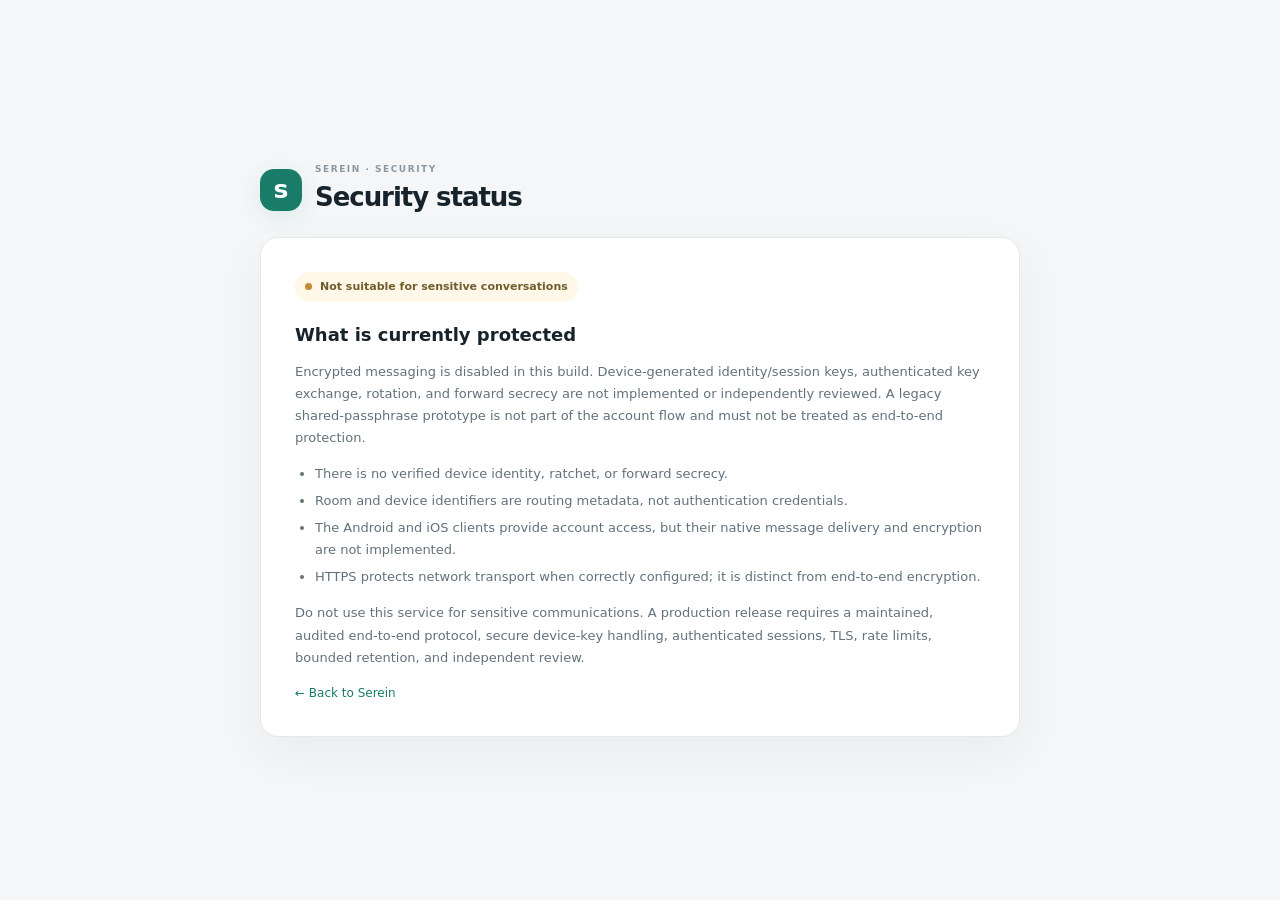
==== frontend/web/security.html @ 4176ebc6 "feat: add OTP resend cooldown timers and align client version checks" ====
<!doctype html>
<html lang="en">
<head>
  <meta charset="utf-8"><meta name="viewport" content="width=device-width,initial-scale=1">
  <meta name="theme-color" content="#f4f6f8">
  <title>Security status · Serein</title>
  <link rel="stylesheet" href="tokens.css"><link rel="stylesheet" href="style.css">
  <style>
    body{min-height:100vh;background:var(--bg);color:var(--text);display:grid;place-items:center;padding:24px}
    .security-page{width:min(760px,100%)}.security-head{display:flex;align-items:center;gap:13px;margin-bottom:20px}
    .security-head .brand-icon{width:42px;height:42px;display:grid;place-items:center;border-radius:14px;background:var(--accent);color:#fff;font-size:25px;font-weight:800}
    .security-head .eyebrow{margin:0 0 3px}.security-head h1{margin:0;font-size:26px;letter-spacing:-.04em}
    .security-card{padding:clamp(20px,5vw,34px);border:1px solid var(--border);border-radius:18px;background:var(--surface);box-shadow:0 16px 50px #16252b0c}
    .security-state{display:inline-flex;align-items:center;gap:8px;padding:7px 10px;border-radius:999px;background:var(--notice);color:var(--notice-text);font-size:11px;font-weight:700}
    .security-state:before{content:"";width:7px;height:7px;border-radius:50%;background:#c28c35}
    .security-card h2{font-size:18px;margin:20px 0 9px}.security-card p,.security-card li{color:var(--muted);font-size:13px;line-height:1.7}
    .security-card ul{padding-left:20px}.security-card li+li{margin-top:5px}.security-card a{color:var(--accent);font-size:12px;text-decoration:none}
  </style>
</head>
<body>
  <main class="security-page">
    <header class="security-head"><div class="brand-icon">s</div><div><p class="eyebrow">SEREIN · SECURITY</p><h1>Security status</h1></div></header>
    <section class="security-card">
      <span class="security-state">Not suitable for sensitive conversations</span>
      <h2>What is currently protected</h2>
      <p>Encrypted messaging is disabled in this build. Device-generated identity/session keys, authenticated key exchange, rotation, and forward secrecy are not implemented or independently reviewed. A legacy shared-passphrase prototype is not part of the account flow and must not be treated as end-to-end protection.</p>
      <ul>
        <li>There is no verified device identity, ratchet, or forward secrecy.</li>
        <li>Room and device identifiers are routing metadata, not authentication credentials.</li>
        <li>The Android and iOS clients provide account access, but their native message delivery and encryption are not implemented.</li>
        <li>HTTPS protects network transport when correctly configured; it is distinct from end-to-end encryption.</li>
      </ul>
      <p>Do not use this service for sensitive communications. A production release requires a maintained, audited end-to-end protocol, secure device-key handling, authenticated sessions, TLS, rate limits, bounded retention, and independent review.</p>
      <a href="/">← Back to Serein</a>
    </section>
  </main>
</body>
</html>
---- frontend/web/tokens.css ----
/* Generated from design/tokens.json. Do not edit by hand. */
:root{--token-bg:#f4f6f8;--token-surface:#ffffff;--token-text:#17232b;--token-muted:#62727d;--token-subtle:#8998a1;--token-border:#e2e8eb;--token-accent:#187c68;--token-accent-text:#ffffff;--token-accent-soft:#e3f4ef;--token-danger:#a84347;--token-danger-soft:#fff0ef;--token-notice:#fff7e8;--token-notice-text:#715c2b;--space-xs:4px;--space-sm:8px;--space-md:12px;--space-lg:16px;--space-xl:24px;--space-xxl:32px;--radius-sm:8px;--radius-md:12px;--radius-card:16px;--radius-pill:999px;}
:root[data-theme="light"]{--token-bg:#f4f6f8;--token-surface:#ffffff;--token-text:#17232b;--token-muted:#62727d;--token-subtle:#8998a1;--token-border:#e2e8eb;--token-accent:#187c68;--token-accent-text:#ffffff;--token-accent-soft:#e3f4ef;--token-danger:#a84347;--token-danger-soft:#fff0ef;--token-notice:#fff7e8;--token-notice-text:#715c2b;}
:root[data-theme="dark"]{--token-bg:#10161b;--token-surface:#171f25;--token-text:#ecf2f2;--token-muted:#a2b0b5;--token-subtle:#798b91;--token-border:#2c3940;--token-accent:#6dc5aa;--token-accent-text:#0b201a;--token-accent-soft:#203b36;--token-danger:#ff9a9a;--token-danger-soft:#3e2729;--token-notice:#3a3425;--token-notice-text:#eddaa5;}
@media(prefers-color-scheme:dark){:root[data-theme="system"]{--token-bg:#10161b;--token-surface:#171f25;--token-text:#ecf2f2;--token-muted:#a2b0b5;--token-subtle:#798b91;--token-border:#2c3940;--token-accent:#6dc5aa;--token-accent-text:#0b201a;--token-accent-soft:#203b36;--token-danger:#ff9a9a;--token-danger-soft:#3e2729;--token-notice:#3a3425;--token-notice-text:#eddaa5;}}
---- frontend/web/style.css ----
/* Serein Web UI tokens + reusable component styles. No remote fonts or CSS dependencies. */
:root{color-scheme:light dark;--bg:var(--token-bg,#f4f6f8);--surface:var(--token-surface,#fff);--surface-2:#f8fafb;--surface-3:#edf1f3;--sidebar:#fff;--border:var(--token-border,#e2e8eb);--border-strong:#cbd5da;--text:var(--token-text,#17232b);--muted:var(--token-muted,#62727d);--subtle:var(--token-subtle,#8998a1);--accent:var(--token-accent,#187c68);--accent-soft:var(--token-accent-soft,#e3f4ef);--accent-text:var(--token-accent-text,#fff);--danger:var(--token-danger,#a84347);--danger-soft:var(--token-danger-soft,#fff0ef);--notice:var(--token-notice,#fff7e8);--notice-border:#f0dfb7;--notice-text:var(--token-notice-text,#715c2b);--hover:#f1f5f5;--selected:#e7f3f0;--shadow:0 22px 70px #1c2a361c;--input:#fff;--backdrop:#17222b99;font:14px/1.45 Inter,ui-sans-serif,system-ui,-apple-system,BlinkMacSystemFont,"Segoe UI",sans-serif}
:root[data-theme="light"]{color-scheme:light}
:root[data-theme="dark"]{color-scheme:dark;--bg:var(--token-bg,#10161b);--surface:var(--token-surface,#171f25);--surface-2:#1c252c;--surface-3:#222e35;--sidebar:#141c21;--border:var(--token-border,#2c3940);--border-strong:#405058;--text:var(--token-text,#ecf2f2);--muted:var(--token-muted,#a2b0b5);--subtle:var(--token-subtle,#798b91);--accent:var(--token-accent,#6dc5aa);--accent-soft:var(--token-accent-soft,#203b36);--accent-text:var(--token-accent-text,#0b201a);--danger:var(--token-danger,#ff9a9a);--danger-soft:var(--token-danger-soft,#3e2729);--notice:var(--token-notice,#3a3425);--notice-border:#5a5038;--notice-text:var(--token-notice-text,#eddaa5);--hover:#222d33;--selected:#233a35;--shadow:0 22px 70px #0006;--input:#131b20;--backdrop:#03080dbb}
@media(prefers-color-scheme:dark){:root[data-theme="system"]{color-scheme:dark;--bg:var(--token-bg,#10161b);--surface:var(--token-surface,#171f25);--surface-2:#1c252c;--surface-3:#222e35;--sidebar:#141c21;--border:var(--token-border,#2c3940);--border-strong:#405058;--text:var(--token-text,#ecf2f2);--muted:var(--token-muted,#a2b0b5);--subtle:var(--token-subtle,#798b91);--accent:var(--token-accent,#6dc5aa);--accent-soft:var(--token-accent-soft,#203b36);--accent-text:var(--token-accent-text,#0b201a);--danger:var(--token-danger,#ff9a9a);--danger-soft:var(--token-danger-soft,#3e2729);--notice:var(--token-notice,#3a3425);--notice-border:#5a5038;--notice-text:var(--token-notice-text,#eddaa5);--hover:#222d33;--selected:#233a35;--shadow:0 22px 70px #0006;--input:#131b20;--backdrop:#03080dbb}}
*{box-sizing:border-box}html,body{margin:0;min-height:100%;background:var(--bg);color:var(--text)}body{min-height:100vh}button,input,textarea,select{font:inherit}button{cursor:pointer;color:inherit}button:disabled{opacity:.5;cursor:not-allowed}.hidden{display:none!important}.eyebrow{margin:0 0 7px;color:var(--subtle);font-size:9px;letter-spacing:.17em;font-weight:800}.muted{color:var(--muted);font-size:11px;line-height:1.6}.optional{font-size:9px;color:var(--subtle);font-weight:400}
/* Components */
serein-button{display:inline-block}.serein-button-native{min-height:40px;padding:10px 15px;border:0;border-radius:10px;background:var(--accent);color:var(--accent-text);font-family:inherit;font-size:11px;font-weight:700;line-height:1.2}.serein-button-native.secondary{background:var(--surface-3);color:var(--text)}.brand-icon{width:38px;height:38px;border-radius:13px;display:grid;place-items:center;background:linear-gradient(145deg,#a8dfc6,#6ebba2);color:#123b32;font-size:22px;font-weight:800;box-shadow:0 6px 20px #42a68621}.brand-lockup{display:flex;align-items:center;gap:11px}.brand-lockup b{display:block;font-size:17px;letter-spacing:-.04em}.brand-lockup span{display:block;margin-top:2px;color:var(--subtle);font-size:8px;letter-spacing:.16em}.btn{min-height:40px;padding:10px 15px;border:1px solid transparent;border-radius:10px;display:inline-flex;align-items:center;justify-content:center;gap:12px;font-size:11px;font-weight:720;transition:background .16s,border-color .16s,transform .16s}.btn:active{transform:translateY(1px)}.btn-primary{background:var(--accent);color:var(--accent-text)}.btn-primary:hover{filter:brightness(1.08)}.btn-primary span{font-size:17px;line-height:10px}.btn-block{width:100%;margin-top:8px}.btn-outline{border-color:var(--border-strong);background:var(--surface);color:var(--text)}.btn-outline:hover{background:var(--hover)}.btn-small{min-height:30px;padding:6px 9px;font-size:9px}.btn-danger-outline{border-color:#dba5a5;background:transparent;color:var(--danger);border-radius:9px;padding:9px 12px;font-size:10px}.icon-btn{width:36px;height:36px;border:0;border-radius:10px;background:transparent;color:var(--muted);display:inline-grid;place-items:center;font-size:17px}.icon-btn:hover{background:var(--hover);color:var(--text)}.text-btn,.text-button{border:0;background:transparent;color:var(--accent);font-size:10px;font-weight:700;padding:7px}.filter-chip{border:1px solid transparent;background:transparent;color:var(--muted);padding:6px 10px;border-radius:20px;font-size:9px}.filter-chip.active{background:var(--selected);color:var(--accent);font-weight:700}.serein-avatar{display:inline-flex;vertical-align:middle;flex:none}.serein-avatar-face{display:grid;place-items:center;width:38px;height:38px;border-radius:14px;background:var(--avatar-tone);color:#fff;font-weight:750;font-size:12px;letter-spacing:.01em}.serein-avatar-face.size-sm{width:26px;height:26px;border-radius:9px;font-size:9px}.serein-avatar-face.size-md{width:40px;height:40px;border-radius:14px;font-size:12px}.serein-avatar-face.size-lg{width:46px;height:46px;border-radius:16px;font-size:14px}.serein-avatar-face.size-xl{width:60px;height:60px;border-radius:20px;font-size:18px;border:4px solid var(--surface)}.toast{position:fixed;z-index:30;left:50%;bottom:24px;transform:translate(-50%,12px);max-width:min(90vw,520px);padding:11px 16px;background:var(--text);color:var(--bg);border-radius:10px;box-shadow:var(--shadow);font-size:11px;opacity:0;pointer-events:none;transition:.2s}.toast.show{opacity:1;transform:translate(-50%,0)}
/* Sign in / registration */
.auth-shell{min-height:100vh;display:grid;grid-template-columns:minmax(350px, .88fr) minmax(480px,1.12fr);background:var(--surface)}.auth-art{position:relative;min-height:100vh;padding:36px 7%;overflow:hidden;background:linear-gradient(150deg,#eaf4ef 0%,#d8ece5 56%,#cfe4df 100%);color:#17392f}.auth-art-brand{display:flex;align-items:center;gap:11px}.auth-art-brand b{display:block;font-size:17px;letter-spacing:-.04em}.auth-art-brand span{display:block;color:#557468;font-size:8px;letter-spacing:.16em;margin-top:2px}.auth-art-content{position:absolute;top:24%;left:9%;right:8%}.auth-art-content .eyebrow{color:#5d8275}.auth-art-content h1{font-size:clamp(30px,3.7vw,54px);line-height:1.06;letter-spacing:-.055em;font-weight:620;margin:0 0 14px}.auth-art-content>p:not(.eyebrow){font-size:13px;color:#58756b;max-width:330px;line-height:1.7}.art-orbit{position:relative;width:250px;height:250px;margin:45px auto 0}.orbit-one,.orbit-two{position:absolute;inset:0;border:1px solid #6a9d891f;border-radius:50%}.orbit-two{inset:30px;border-color:#60947a30}.orbit-core{position:absolute;inset:80px;border-radius:29px;background:linear-gradient(145deg,#337c66,#2e6458);color:#effbf4;font-weight:800;font-size:52px;display:grid;place-items:center;box-shadow:0 18px 50px #39806b3b}.orbit-star{position:absolute;color:#498875}.star-a{top:22px;right:18px;font-size:23px}.star-b{left:16px;bottom:46px;font-size:19px}.auth-art-foot{position:absolute;bottom:27px;color:#719084;font-size:9px;letter-spacing:.05em}.auth-main{display:flex;flex-direction:column;align-items:center;min-height:100vh;padding:22px 5.5% 19px;background:var(--surface)}.auth-top{width:min(490px,100%);height:38px;display:flex;justify-content:flex-end;align-items:center}.mobile-brand{display:none;align-items:center;gap:8px;margin-right:auto;font-weight:750}.mobile-brand .brand-icon{width:30px;height:30px;border-radius:10px;font-size:18px}.auth-theme{display:flex;align-items:center;gap:8px;color:var(--muted);font-size:9px}.auth-theme select,.select-row select{border:1px solid var(--border);border-radius:8px;padding:7px 25px 7px 9px;background:var(--input);color:var(--text);font-size:10px}.auth-card{width:min(445px,100%);margin:auto;padding:24px 0}.auth-card h2{font-size:27px;letter-spacing:-.045em;margin:0 0 5px}.auth-subtitle{margin:0 0 20px;color:var(--muted);font-size:11px}.auth-tabs{display:grid;grid-template-columns:1fr 1fr;border-bottom:1px solid var(--border);margin-bottom:16px}.auth-tabs button{background:transparent;border:0;border-bottom:2px solid transparent;color:var(--muted);padding:11px;font-size:10px}.auth-tabs button.active{border-bottom-color:var(--accent);color:var(--accent);font-weight:750}.auth-notice{display:none;align-items:flex-start;gap:9px;padding:10px;border:1px solid var(--notice-border);border-radius:9px;background:var(--notice);color:var(--notice-text);margin:0 0 14px}.auth-notice.visible{display:flex}.notice-icon{width:17px;height:17px;flex:none;border:1px solid currentColor;border-radius:50%;display:grid;place-items:center;font-size:10px}.auth-notice b,.auth-notice small{display:block}.auth-notice b{font-size:9px;margin-bottom:2px}.auth-notice small{font-size:8px;line-height:1.5}.auth-card label,.relay-setup label,#contactDialog label{display:block;margin:11px 0;color:var(--muted);font-size:9px;font-weight:650}.auth-card input,.relay-setup input,#contactDialog input{display:block;width:100%;height:39px;margin-top:6px;padding:0 11px;border:1px solid var(--border-strong);border-radius:8px;background:var(--input);color:var(--text);outline:0;font-size:10px;font-weight:450}.auth-card input:focus,.relay-setup input:focus,#contactDialog input:focus{border-color:var(--accent);box-shadow:0 0 0 3px color-mix(in srgb,var(--accent) 15%,transparent)}.auth-card input::placeholder,.relay-setup input::placeholder,#contactDialog input::placeholder{color:var(--subtle)}.two-col{display:grid;grid-template-columns:1fr 1fr;gap:10px}.verify-preview{margin:12px 0;padding:11px;border:1px solid var(--border);border-radius:10px;background:var(--surface-2)}.verify-top{display:flex;align-items:center;gap:8px}.verify-icon{display:grid;place-items:center;width:24px;height:24px;border-radius:8px;background:var(--surface-3);color:var(--subtle);font-size:12px}.verify-top div{flex:1}.verify-top b,.verify-top small{display:block}.verify-top b{font-size:9px}.verify-top small{font-size:8px;color:var(--subtle);margin-top:2px}.verify-preview label{margin-bottom:0}.relay-setup{padding-top:6px}.relay-heading{display:flex;align-items:flex-start;gap:10px;margin-bottom:13px}.relay-heading h3{font-size:15px;margin:0 0 3px}.relay-heading p{font-size:9px;color:var(--muted);margin:0}.back-button{width:30px;height:30px;border:1px solid var(--border);border-radius:8px;background:var(--surface);color:var(--text)}.auth-foot{margin:17px 0 0;text-align:center;color:var(--subtle);font-size:8px;line-height:1.5}.auth-legal{width:min(490px,100%);display:flex;justify-content:space-between;color:var(--subtle);font-size:8px}.auth-legal a{color:var(--accent);text-decoration:none}
/* Main app shell */
.app{height:100dvh;min-height:550px;display:flex;overflow:hidden;background:var(--bg)}.sidebar{width:304px;min-width:278px;background:var(--sidebar);border-right:1px solid var(--border);display:flex;flex-direction:column}.side-head{height:69px;padding:0 17px;display:flex;justify-content:space-between;align-items:center;border-bottom:1px solid var(--border)}.compact .brand-icon{width:32px;height:32px;border-radius:11px;font-size:19px}.compact b{font-size:15px}.profile-row{display:flex;align-items:center;gap:10px;padding:14px 16px}.profile-meta{min-width:0;flex:1}.profile-meta b{display:block;font-size:11px}.profile-meta span{display:block;margin-top:3px;color:var(--muted);font-size:9px}.presence-dot,.secure-dot{display:inline-block;width:7px;height:7px;border-radius:50%;background:#57b58e;margin-right:5px}.search-wrap{height:35px;margin:0 14px 12px;padding:0 10px;display:flex;align-items:center;gap:8px;border:1px solid var(--border);border-radius:8px;background:var(--surface-2);color:var(--subtle)}.search-wrap span{font-size:17px}.search-wrap input{width:100%;border:0;outline:0;background:transparent;color:var(--text);font-size:9px}.search-wrap input::placeholder{color:var(--subtle)}.filter-row{display:flex;gap:3px;padding:0 13px 11px}.list-heading{padding:0 17px 7px;display:flex;align-items:center;justify-content:space-between;color:var(--subtle);font-size:8px;letter-spacing:.16em;font-weight:800}.contact-list{overflow:auto;flex:1;padding:0 8px}.contact-row{width:100%;display:flex;align-items:center;gap:10px;padding:9px;border:0;border-radius:10px;background:transparent;text-align:left;transition:background .15s}.contact-row:hover{background:var(--hover)}.contact-row.selected{background:var(--selected)}.contact-avatar .serein-avatar-face{width:39px;height:39px}.contact-info{min-width:0;flex:1}.contact-info b{display:block;color:var(--text);font-size:10px;font-weight:690;white-space:nowrap;overflow:hidden;text-overflow:ellipsis}.contact-info span{display:block;margin-top:4px;color:var(--muted);font-size:9px;white-space:nowrap;overflow:hidden;text-overflow:ellipsis}.contact-tail{min-width:14px;text-align:center;color:var(--accent);font-size:9px}.no-contacts{padding:26px 17px;color:var(--muted);font-size:10px;line-height:1.6;text-align:center}.sidebar-bottom{padding:12px 15px;border-top:1px solid var(--border)}.secure-label{color:var(--muted);font-size:7px;letter-spacing:.1em;font-weight:800}.logout-btn{padding:9px 0 0;border:0;background:transparent;color:var(--muted);font-size:9px}.main-panel{position:relative;flex:1;min-width:0;background:var(--bg)}.empty-state{height:100%;display:flex;align-items:center;justify-content:center;flex-direction:column;text-align:center;padding:26px}.empty-art{position:relative;width:143px;height:143px;margin:0 0 17px}.art-ring{position:absolute;inset:0;border:1px solid color-mix(in srgb,var(--accent) 16%,transparent);border-radius:50%}.ring2{inset:17px}.art-core{position:absolute;inset:42px;border-radius:24px;background:linear-gradient(145deg,#68b69a,#347962);color:#f3fff9;display:grid;place-items:center;font-size:35px;font-weight:800;box-shadow:0 16px 48px #3b8a7026}.art-spark{position:absolute;color:var(--accent)}.spark-1{right:8px;top:17px}.spark-2{left:8px;bottom:25px}.empty-state h1{margin:0 0 9px;font-size:32px;line-height:1.13;letter-spacing:-.05em;font-weight:640}.empty-copy{max-width:340px;margin:0 0 18px;color:var(--muted);font-size:10px;line-height:1.7}.empty-foot{position:absolute;bottom:20px;color:var(--subtle);font-size:8px}.empty-foot a{color:var(--accent);text-decoration:none}
/* Conversation */
.conversation{height:100%;display:flex;flex-direction:column}.chat-header{height:66px;padding:0 19px;display:flex;align-items:center;gap:10px;border-bottom:1px solid var(--border);background:var(--surface)}.chat-head-meta{min-width:0;flex:1}.chat-head-meta h2{margin:0;font-size:11px}.chat-head-meta span{display:block;margin-top:3px;color:var(--muted);font-size:8px}.chat-actions{display:flex;align-items:center;gap:3px}.call-btn{height:32px;padding:0 9px;border:1px solid var(--border);border-radius:8px;background:var(--surface);color:var(--muted);font-size:9px;display:flex;align-items:center;gap:6px}.action-glyph{font-size:13px}.call-btn:hover:not(:disabled){border-color:var(--accent);color:var(--accent)}.security-banner{width:min(700px,calc(100% - 32px));margin:11px auto 4px;padding:9px 11px;display:flex;align-items:center;gap:9px;border:1px solid var(--notice-border);border-radius:9px;background:var(--notice);color:var(--notice-text)}.security-banner>span{font-size:15px}.security-banner div{flex:1}.security-banner b,.security-banner small{display:block}.security-banner b{font-size:9px}.security-banner small{font-size:8px;color:var(--notice-text);opacity:.82;margin-top:2px}.security-banner button{border:0;background:transparent;color:var(--notice-text);font-size:16px}.message-list{flex:1;overflow:auto;padding:12px max(18px,calc((100% - 680px)/2));background:radial-gradient(ellipse at 50% 40%,color-mix(in srgb,var(--accent) 3%,var(--bg)),var(--bg) 72%)}.day-separator{text-align:center;margin:9px 0 20px}.day-separator span{padding:5px 9px;border:1px solid var(--border);border-radius:20px;background:var(--surface);color:var(--subtle);font-size:7px;letter-spacing:.13em}.message-row{display:flex;align-items:flex-end;gap:7px;margin:10px 0}.message-row.mine{justify-content:flex-end}.message-avatar .serein-avatar-face{width:24px;height:24px;border-radius:8px;font-size:8px}.bubble{max-width:min(76%,480px);padding:9px 11px;border:1px solid var(--border);border-radius:12px 12px 12px 4px;background:var(--surface);color:var(--text);font-size:10px;line-height:1.55;overflow-wrap:anywhere;white-space:pre-wrap;box-shadow:0 3px 10px #1a2b3508}.mine .bubble{border-color:color-mix(in srgb,var(--accent) 25%,var(--border));border-radius:12px 12px 4px 12px;background:var(--accent-soft)}.bubble-meta{display:block;margin-top:4px;text-align:right;color:var(--subtle);font-size:7px}.composer{width:min(720px,calc(100% - 28px));margin:0 auto;border:1px solid var(--border-strong);border-radius:12px;background:var(--surface);display:flex;align-items:flex-end;gap:6px;padding:6px;box-shadow:0 4px 15px #12202a0a}.composer-tool{width:32px;height:33px;border:0;background:transparent;color:var(--muted);font-size:19px}.composer textarea{flex:1;min-height:33px;max-height:120px;resize:none;border:0;outline:0;background:transparent;color:var(--text);padding:8px 3px 4px;font-size:10px}.composer textarea::placeholder{color:var(--subtle)}.composer-tail{display:flex;align-items:center;gap:8px}.composer-tail span{color:var(--subtle);font-size:7px;white-space:nowrap}.send-btn{width:33px;height:33px;border:0;border-radius:9px;background:var(--accent);color:var(--accent-text);font-size:18px;font-weight:800}.composer-note{text-align:center;padding:7px 0 10px;color:var(--subtle);font-size:7px}
/* Settings */
.settings-view{height:100%;overflow:auto;padding:22px max(20px,calc((100% - 900px)/2));background:var(--bg)}.settings-head{display:flex;align-items:center;gap:11px;margin-bottom:21px}.settings-head .eyebrow{margin-bottom:2px}.settings-head h1{margin:0;font-size:23px;letter-spacing:-.045em}.settings-layout{display:grid;grid-template-columns:155px minmax(0,1fr);gap:20px}.settings-nav{display:flex;flex-direction:column;gap:3px}.settings-nav button{padding:9px 11px;border:0;border-radius:8px;background:transparent;color:var(--muted);font-size:9px;text-align:left}.settings-nav button:hover{background:var(--hover)}.settings-nav button.selected{background:var(--selected);color:var(--accent);font-weight:750}.settings-card{padding:17px;border:1px solid var(--border);border-radius:12px;background:var(--surface);margin-bottom:11px}.settings-card h2{margin:0 0 6px;font-size:12px}.settings-card .eyebrow{margin-bottom:6px}.profile-card{min-height:138px;position:relative;padding-top:62px;display:flex;align-items:flex-end;gap:11px;overflow:hidden}.profile-cover{position:absolute;inset:0 0 auto;height:55px;background:linear-gradient(110deg,#d9eee5,#dce8f4 55%,#eee3d5)}:root[data-theme="dark"] .profile-cover{background:linear-gradient(110deg,#244e43,#293b58 55%,#524533)}@media(prefers-color-scheme:dark){:root[data-theme="system"] .profile-cover{background:linear-gradient(110deg,#244e43,#293b58 55%,#524533)}}.profile-card serein-avatar{z-index:1;margin-bottom:3px}.profile-card-meta{flex:1;min-width:0}.profile-card-meta h2{font-size:13px}.profile-card-meta p{margin:0 0 2px;color:var(--muted);font-size:9px}.profile-card .btn{align-self:flex-end}.detail-row{display:flex;justify-content:space-between;gap:15px;padding:9px 0;border-bottom:1px solid var(--border);color:var(--muted);font-size:9px}.detail-row:last-child{border:0}.detail-row b{max-width:65%;overflow-wrap:anywhere;text-align:right;color:var(--text);font-weight:550}.warning-card{border-color:var(--notice-border);background:var(--notice);color:var(--notice-text)}.warning-card p:not(.eyebrow){font-size:9px;line-height:1.65}.warning-card a{font-size:9px;color:var(--accent);text-decoration:none}.device-item{display:flex;align-items:center;gap:10px;margin:13px 0;padding:11px;border:1px solid var(--border);border-radius:9px}.device-glyph{width:34px;height:34px;display:grid;place-items:center;border-radius:10px;background:var(--accent-soft);color:var(--accent)}.device-item>div:nth-child(2){flex:1}.device-item b,.device-item span{display:block}.device-item b{font-size:9px}.device-item span{margin-top:3px;color:var(--muted);font-size:8px}.device-item .current-badge{margin:0;padding:4px 6px;border:1px solid color-mix(in srgb,var(--accent) 25%,var(--border));border-radius:20px;color:var(--accent);font-size:7px;letter-spacing:.08em}.setting-line{min-height:55px;display:flex;align-items:center;justify-content:space-between;gap:10px;border-bottom:1px solid var(--border)}.setting-line:last-child{border-bottom:0}.setting-line b,.setting-line span{display:block}.setting-line b{font-size:9px}.setting-line span{margin-top:3px;color:var(--muted);font-size:8px}.switch{width:34px;height:20px;border:0;border-radius:20px;background:var(--border-strong);position:relative}.switch:after{content:"";position:absolute;width:14px;height:14px;left:3px;top:3px;border-radius:50%;background:white;box-shadow:0 1px 3px #0003;transition:.18s}.switch.on{background:var(--accent)}.switch.on:after{left:17px}.theme-options{display:grid;grid-template-columns:repeat(3,1fr);gap:9px;margin:16px 0}.theme-option{display:flex;flex-direction:column;align-items:flex-start;gap:4px;padding:8px;border:1px solid var(--border);border-radius:10px;background:var(--surface);text-align:left}.theme-option.selected{border-color:var(--accent);box-shadow:0 0 0 2px color-mix(in srgb,var(--accent) 12%,transparent)}.theme-option b{font-size:9px}.theme-option small{font-size:7px;color:var(--muted)}.theme-preview{width:100%;height:52px;border:1px solid var(--border);border-radius:7px;display:flex;align-items:center;gap:4px;padding:5px}.theme-preview:before{content:"";width:13px;height:100%;border-radius:3px;background:#d8e4df}.theme-preview i{display:block;width:70%;height:60%;border-radius:4px;background:#e8edeb}.dark-preview{background:#192127}.dark-preview:before{background:#2c3a3a}.dark-preview i{background:#324246}.system-preview{background:linear-gradient(90deg,#f4f7f5 50%,#1c252a 50%)}.system-preview:before{background:linear-gradient(90deg,#cfddd6 50%,#354645 50%)}.system-preview i{background:linear-gradient(90deg,#e5ece8 50%,#354247 50%)}.select-row{display:flex;align-items:center;justify-content:space-between;color:var(--text);font-size:9px;padding:8px 0}
/* Dialogs, helpers, scaling */
dialog{width:min(410px,calc(100% - 28px));border:1px solid var(--border-strong);border-radius:14px;padding:20px;background:var(--surface);color:var(--text);box-shadow:var(--shadow)}dialog::backdrop{background:var(--backdrop);backdrop-filter:blur(3px)}.dialog-head{display:flex;align-items:center;justify-content:space-between}.dialog-head h2{font-size:16px;margin:0}.dialog-head .eyebrow{margin-bottom:3px}.dialog-head+.muted{margin:9px 0 13px}#contactDialog label{margin:10px 0}.mobile-back{display:none}.reduce-motion *{scroll-behavior:auto!important;transition:none!important;animation:none!important}:root[data-font-scale="large"]{font-size:17px}
@media(max-width:900px){.auth-shell{grid-template-columns:minmax(280px,.8fr) minmax(420px,1.2fr)}.auth-art{padding-left:6%;padding-right:6%}.auth-art-content{left:7%;right:6%}.sidebar{width:275px;min-width:250px}}
@media(max-width:680px){.auth-shell{display:block}.auth-art{display:none}.auth-main{min-height:100vh;padding:14px 22px 16px}.auth-top{justify-content:space-between}.mobile-brand{display:flex}.auth-card{margin:auto;padding:16px 0}.auth-legal{margin-top:auto}.app{min-height:0}.sidebar{width:100%;min-width:0}.main-panel{display:none}.app.chat-open .sidebar{display:none}.app.chat-open .main-panel{display:block}.settings-layout{grid-template-columns:1fr;gap:11px}.settings-nav{flex-direction:row;overflow:auto}.settings-nav button{white-space:nowrap}.settings-view{padding:16px}.chat-header{height:60px;padding:0 9px}.mobile-back{display:inline-grid}.chat-actions{gap:0}.call-btn{width:31px;padding:0;justify-content:center}.call-btn>span:not(.action-glyph){display:none}.security-banner{width:calc(100% - 18px)}.message-list{padding:10px}.composer{width:calc(100% - 16px)}.empty-state h1{font-size:28px}}
@media(max-width:390px){.two-col{grid-template-columns:1fr;gap:0}.auth-main{padding-left:16px;padding-right:16px}.theme-options{gap:5px}.theme-option{padding:6px}.theme-preview{height:42px}}
.request-list{display:grid;gap:8px;max-height:min(55vh,440px);overflow:auto}.request-row{display:flex;align-items:center;justify-content:space-between;gap:10px;padding:11px;border:1px solid var(--border);border-radius:10px;background:var(--surface-2)}.request-row>div:first-child{min-width:0}.request-row b,.request-row span{display:block;overflow-wrap:anywhere}.request-row b{font-size:10px}.request-row span{margin-top:4px;color:var(--muted);font-size:8px}.request-actions{display:flex;gap:5px;flex:none}.list-heading>div{display:flex;align-items:center;gap:2px}.select-row select{min-width:130px}

/* Accessible password controls and live registration guidance. */
.password-control{position:relative;margin-top:6px}
.password-control input{margin-top:0!important;padding-right:42px!important}
.password-toggle{position:absolute;right:5px;top:50%;transform:translateY(-50%);width:30px;height:30px;display:grid;place-items:center;border:0;border-radius:7px;background:transparent;color:var(--muted);cursor:pointer}
.password-toggle:hover,.password-toggle:focus-visible{background:var(--hover);color:var(--accent);outline:2px solid color-mix(in srgb,var(--accent) 30%,transparent);outline-offset:1px}
.password-toggle svg{width:17px;height:17px;fill:none;stroke:currentColor;stroke-width:1.7;stroke-linecap:round;stroke-linejoin:round}
.password-guidance{max-height:0;opacity:0;overflow:hidden;margin:0 0 0 1px;padding:0 11px;border:1px solid transparent;border-radius:9px;background:var(--surface-2);font-size:9px;transition:max-height .24s ease,opacity .2s ease,margin .2s ease,padding .2s ease}
.password-guidance.visible{max-height:180px;opacity:1;margin:8px 0 11px;padding:9px 11px;border-color:var(--border)}
.password-guidance p{margin:0 0 5px;color:var(--muted);font-weight:650}
.password-guidance ul{list-style:none;margin:0;padding:0;display:grid;gap:4px}
.password-guidance li{position:relative;padding-left:16px;color:var(--muted)}
.password-guidance li:before{content:"○";position:absolute;left:0;color:var(--subtle)}
.password-guidance li.satisfied{color:var(--accent)}
.password-guidance li.satisfied:before{content:"✓";font-weight:800;color:var(--accent)}
.confirm-feedback{min-height:13px;margin:4px 1px 0;font-size:8px;color:var(--subtle)}
.confirm-feedback.match{color:var(--accent)}
.confirm-feedback.mismatch{color:var(--danger,var(--token-danger))}
.auth-card input[aria-invalid="true"]{border-color:var(--danger,var(--token-danger))}
@media(prefers-reduced-motion:reduce){.password-guidance{transition:none}}.reduce-motion .password-guidance{transition:none}
.signin-feedback{margin:-2px 1px 8px;color:var(--muted);font-size:8px;line-height:1.45}
.signin-feedback:empty{display:none}
.verification-panel h3{margin:2px 0 7px;font-size:19px;letter-spacing:-.03em}
.verification-panel>.muted{margin:0 0 13px;line-height:1.6}
.verification-panel>.muted b{color:var(--text);font-weight:650}
.verification-message{margin:0 0 7px;font-size:9px;line-height:1.5;color:var(--muted)}
.verification-message:empty{display:none}.verification-message.error{color:var(--danger,var(--token-danger))}.verification-message.success{color:var(--accent)}
.otp-inputs{display:grid;grid-template-columns:repeat(6,minmax(0,1fr));gap:10px;margin:18px 0 17px}
.otp-digit{width:100%!important;height:49px!important;margin:0!important;padding:0!important;border:0!important;border-bottom:2px solid var(--border-strong)!important;border-radius:0!important;background:transparent!important;text-align:center;font-family:ui-monospace,SFMono-Regular,Menlo,monospace!important;font-size:23px!important;font-weight:650!important;letter-spacing:.04em;color:var(--text)!important;box-shadow:none!important;transition:border-color .16s,transform .16s}
.otp-digit:focus{border-bottom-color:var(--accent)!important;box-shadow:none!important;transform:translateY(-1px)}
.verify-submit{display:flex;align-items:center;justify-content:center;gap:9px;min-height:42px}
.verify-spinner{width:14px;height:14px;border:2px solid currentColor;border-right-color:transparent;border-radius:50%;animation:serein-verify-spin .7s linear infinite}
@keyframes serein-verify-spin{to{transform:rotate(360deg)}}
.verification-actions{display:flex;align-items:center;justify-content:space-between;gap:12px;margin-top:13px}
.verification-actions .text-button{padding:8px 0;color:var(--accent);font-size:9px}
.verify-back{border:0;background:transparent;padding:8px 0;color:var(--muted);font:inherit;font-size:9px;font-weight:650;cursor:pointer}
.verify-back:hover,.verify-back:focus-visible{color:var(--accent);text-decoration:underline;outline:none}
@media(max-width:390px){.otp-inputs{gap:7px}.otp-digit{height:45px!important;font-size:21px!important}}
@media(prefers-reduced-motion:reduce){.otp-digit,.verify-spinner{transition:none;animation:none}}
.reduce-motion .otp-digit,.reduce-motion .verify-spinner{transition:none;animation:none}

/* Unified self-hosted server connection and version-aware welcome */
.side-head-actions{display:flex;align-items:center;gap:6px}
.connection-status{padding:10px 12px;border:1px solid var(--border);border-radius:10px;background:var(--surface-soft);font-size:11px;line-height:1.55;color:var(--muted)}
.connection-status.pending{color:var(--text)}.connection-status.success{border-color:color-mix(in srgb,var(--accent) 36%,var(--border));color:var(--accent)}.connection-status.warning{color:#9a711b}.connection-status.error{color:#b44845}
.connection-actions{display:flex;gap:10px;justify-content:flex-end;margin-top:16px}
.whats-new-list{display:grid;gap:10px;padding-left:20px;color:var(--text);font-size:12px;line-height:1.55}
#connectionDialog,#whatsNewDialog{width:min(480px,calc(100vw - 28px));max-width:480px;border:1px solid var(--border);border-radius:18px;background:var(--surface);color:var(--text);padding:22px;box-shadow:0 22px 70px rgba(0,0,0,.24)}
#connectionDialog::backdrop,#whatsNewDialog::backdrop{background:rgba(11,21,18,.48);backdrop-filter:blur(3px)}
#connectionDialog form{display:grid;gap:12px}#connectionDialog label{display:grid;gap:6px;font-size:11px;font-weight:650}#connectionDialog input{width:100%;min-height:42px;border:1px solid var(--border);border-radius:10px;background:var(--surface);color:var(--text);padding:0 12px;font:inherit;font-size:12px}
#authConnectionOpen{margin-left:auto;white-space:nowrap;font-size:9px}.settings-nav [data-section="connection"]{border-top:1px solid var(--border);margin-top:7px;padding-top:13px}
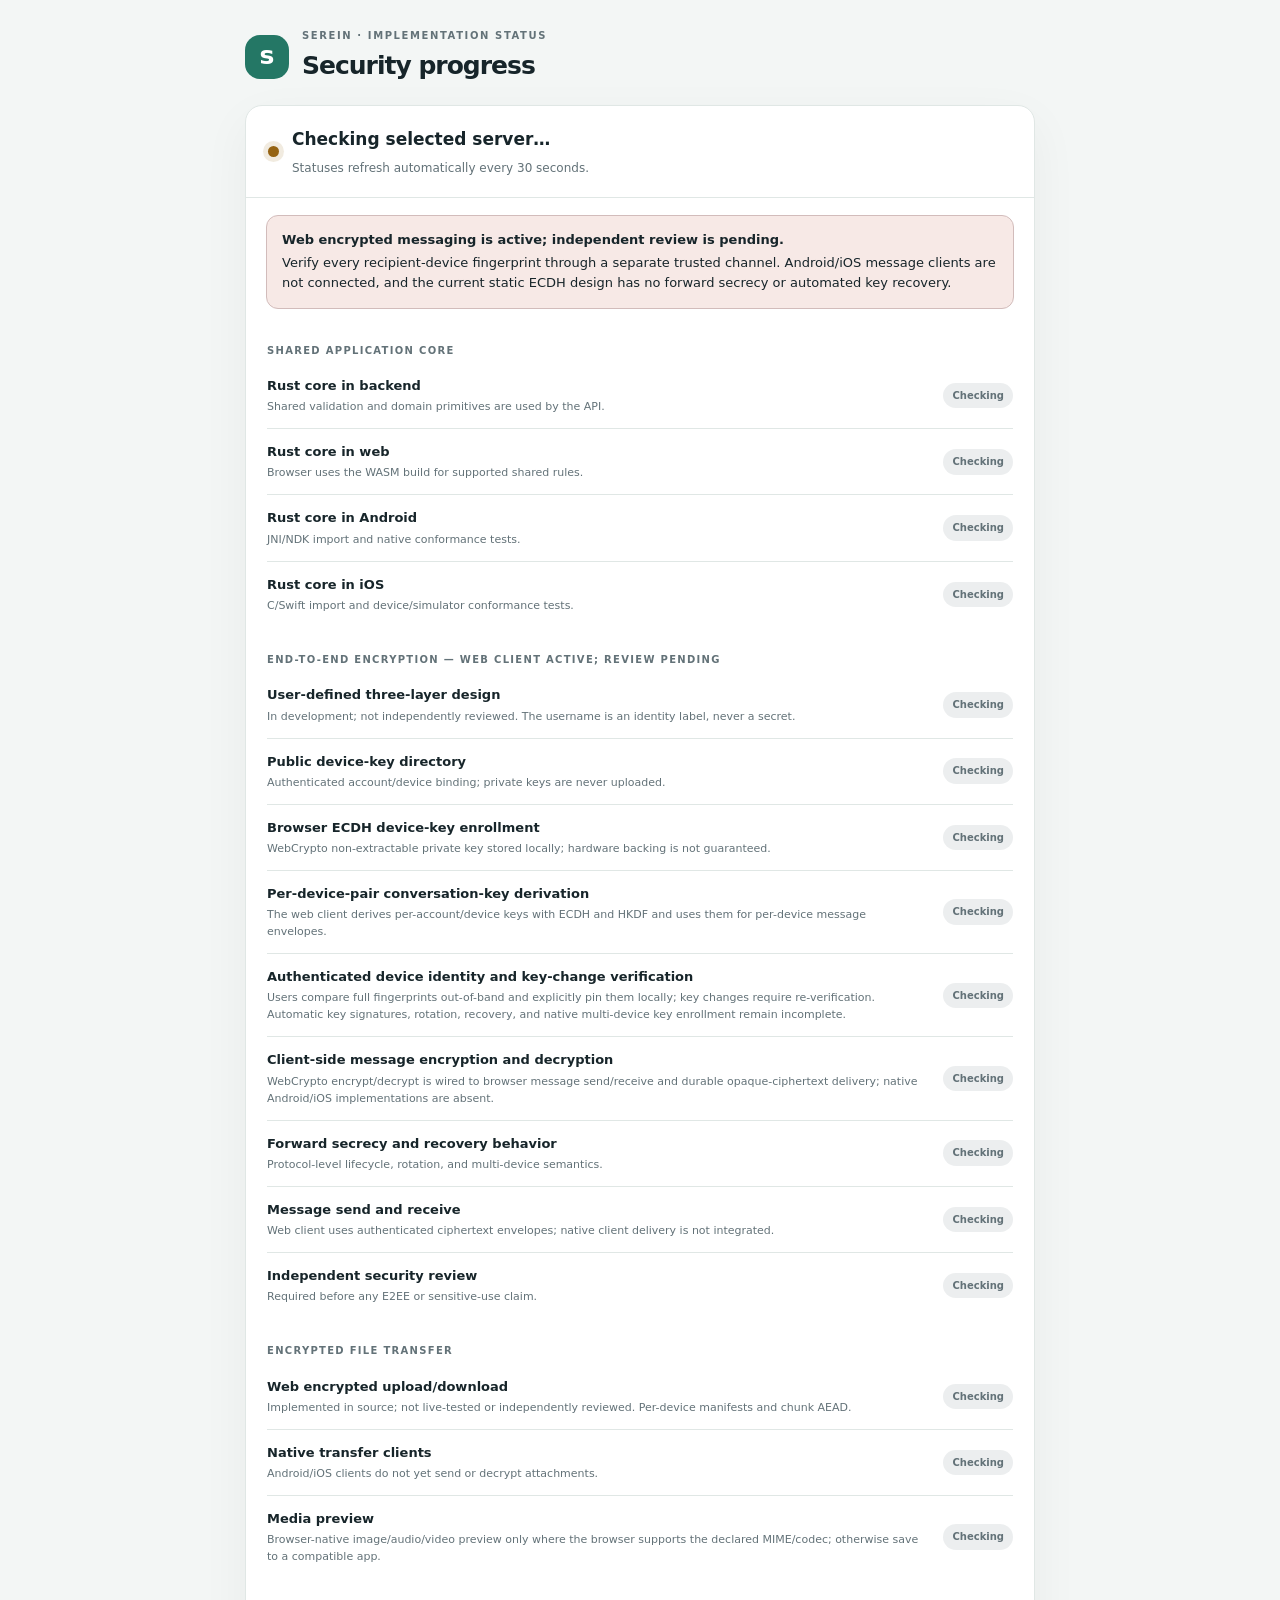
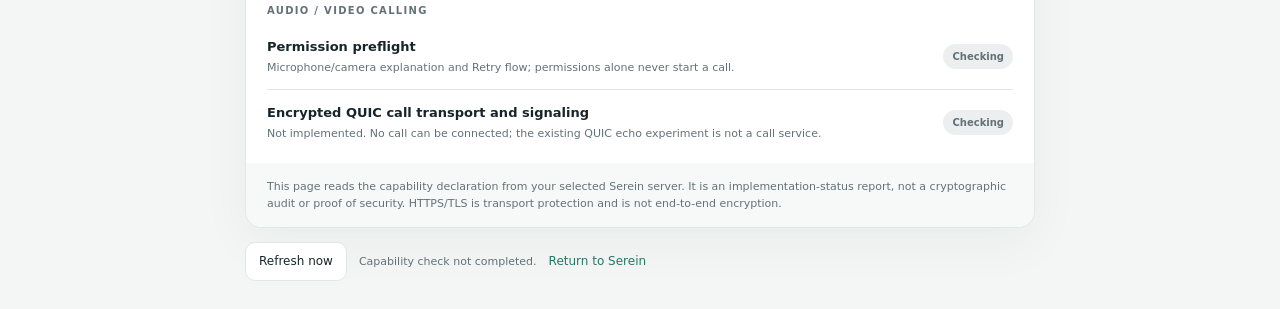
==== commit 8fd47754: "feat: add device crypto, local message storage, attachment handling, and bump to 0.4.0-dev.7" ====
--- a/frontend/web/security.html
+++ b/frontend/web/security.html
@@ -2,37 +2,59 @@
 <html lang="en">
 <head>
   <meta charset="utf-8"><meta name="viewport" content="width=device-width,initial-scale=1">
-  <meta name="theme-color" content="#f4f6f8">
-  <title>Security status · Serein</title>
-  <link rel="stylesheet" href="tokens.css"><link rel="stylesheet" href="style.css">
+  <meta name="theme-color" content="#f4f6f8"><meta name="description" content="Live Serein security and implementation status">
+  <title>Security progress · Serein</title>
   <style>
-    body{min-height:100vh;background:var(--bg);color:var(--text);display:grid;place-items:center;padding:24px}
-    .security-page{width:min(760px,100%)}.security-head{display:flex;align-items:center;gap:13px;margin-bottom:20px}
-    .security-head .brand-icon{width:42px;height:42px;display:grid;place-items:center;border-radius:14px;background:var(--accent);color:#fff;font-size:25px;font-weight:800}
-    .security-head .eyebrow{margin:0 0 3px}.security-head h1{margin:0;font-size:26px;letter-spacing:-.04em}
-    .security-card{padding:clamp(20px,5vw,34px);border:1px solid var(--border);border-radius:18px;background:var(--surface);box-shadow:0 16px 50px #16252b0c}
-    .security-state{display:inline-flex;align-items:center;gap:8px;padding:7px 10px;border-radius:999px;background:var(--notice);color:var(--notice-text);font-size:11px;font-weight:700}
-    .security-state:before{content:"";width:7px;height:7px;border-radius:50%;background:#c28c35}
-    .security-card h2{font-size:18px;margin:20px 0 9px}.security-card p,.security-card li{color:var(--muted);font-size:13px;line-height:1.7}
-    .security-card ul{padding-left:20px}.security-card li+li{margin-top:5px}.security-card a{color:var(--accent);font-size:12px;text-decoration:none}
+    :root{color-scheme:light dark;--bg:#f3f6f5;--surface:#fff;--text:#17252a;--muted:#637278;--line:#e0e7e5;--accent:#247765;--good:#217654;--warn:#956313;--bad:#a63c3c;--soft:#f7e9e6}
+    @media(prefers-color-scheme:dark){:root{--bg:#101717;--surface:#192222;--text:#edf3f2;--muted:#a6b4b2;--line:#33403f;--accent:#78c8ae;--good:#79d4a6;--warn:#f0ca72;--bad:#ff9b94;--soft:#382423}}
+    *{box-sizing:border-box}body{margin:0;min-height:100vh;background:var(--bg);color:var(--text);font:15px/1.55 system-ui,-apple-system,BlinkMacSystemFont,"Segoe UI",sans-serif;display:grid;place-items:center;padding:28px}
+    main{width:min(790px,100%)}header{display:flex;align-items:center;gap:13px;margin-bottom:20px}.brand{width:44px;height:44px;border-radius:15px;background:var(--accent);color:#fff;display:grid;place-items:center;font-size:25px;font-weight:800}.eyebrow{color:var(--muted);font-size:10px;font-weight:750;letter-spacing:.16em;margin:0 0 3px}h1{font-size:25px;letter-spacing:-.04em;margin:0}h2{font-size:17px;margin:0 0 6px}p{margin:0}
+    .card{background:var(--surface);border:1px solid var(--line);border-radius:17px;overflow:hidden;box-shadow:0 16px 50px #12251f0c;margin-bottom:14px}.top{display:flex;align-items:center;gap:13px;padding:20px 22px;border-bottom:1px solid var(--line)}.dot{width:11px;height:11px;flex:none;border-radius:50%;background:var(--warn);box-shadow:0 0 0 5px color-mix(in srgb,var(--warn) 13%,transparent)}.top[data-state="ok"] .dot{background:var(--good);box-shadow:0 0 0 5px color-mix(in srgb,var(--good) 13%,transparent)}.top[data-state="error"] .dot{background:var(--bad);box-shadow:0 0 0 5px color-mix(in srgb,var(--bad) 13%,transparent)}.top small{display:block;color:var(--muted);font-size:12px;margin-top:2px}
+    .alert{margin:17px 20px;padding:14px 15px;border:1px solid color-mix(in srgb,var(--bad) 25%,var(--line));border-radius:12px;background:var(--soft);color:var(--text);font-size:13px}.alert b{display:block;margin-bottom:3px}.section-title{padding:17px 21px 5px;color:var(--muted);font-size:10px;font-weight:800;letter-spacing:.13em}.rows{padding:0 21px 8px}.row{display:flex;justify-content:space-between;align-items:center;gap:16px;padding:13px 0;border-bottom:1px solid var(--line)}.row:last-child{border:0}.row b{display:block;font-size:13px}.row small{display:block;color:var(--muted);font-size:11px;margin-top:2px}.pill{flex:none;display:inline-flex;align-items:center;border-radius:99px;padding:5px 9px;background:color-mix(in srgb,var(--warn) 13%,transparent);color:var(--warn);font-size:10px;font-weight:750;white-space:nowrap}.pill.good{background:color-mix(in srgb,var(--good) 13%,transparent);color:var(--good)}.pill.bad{background:color-mix(in srgb,var(--bad) 13%,transparent);color:var(--bad)}.pill.unknown{background:color-mix(in srgb,var(--muted) 12%,transparent);color:var(--muted)}
+    .note{padding:15px 21px;background:color-mix(in srgb,var(--bg) 72%,var(--surface));color:var(--muted);font-size:11px}.actions{display:flex;align-items:center;gap:12px;margin-top:14px}.button{border:1px solid var(--line);border-radius:10px;padding:9px 13px;background:var(--surface);color:var(--text);font:inherit;font-size:12px;cursor:pointer}.button:hover{border-color:var(--accent)}a{color:var(--accent);font-size:12px;text-decoration:none}.actions span{color:var(--muted);font-size:11px}
+    @media(max-width:520px){body{padding:16px}.top{padding:17px}.alert{margin:14px}.rows{padding-left:15px;padding-right:15px}.row{align-items:flex-start}.pill{margin-top:1px}}
   </style>
 </head>
 <body>
-  <main class="security-page">
-    <header class="security-head"><div class="brand-icon">s</div><div><p class="eyebrow">SEREIN · SECURITY</p><h1>Security status</h1></div></header>
-    <section class="security-card">
-      <span class="security-state">Not suitable for sensitive conversations</span>
-      <h2>What is currently protected</h2>
-      <p>Encrypted messaging is disabled in this build. Device-generated identity/session keys, authenticated key exchange, rotation, and forward secrecy are not implemented or independently reviewed. A legacy shared-passphrase prototype is not part of the account flow and must not be treated as end-to-end protection.</p>
-      <ul>
-        <li>There is no verified device identity, ratchet, or forward secrecy.</li>
-        <li>Room and device identifiers are routing metadata, not authentication credentials.</li>
-        <li>The Android and iOS clients provide account access, but their native message delivery and encryption are not implemented.</li>
-        <li>HTTPS protects network transport when correctly configured; it is distinct from end-to-end encryption.</li>
-      </ul>
-      <p>Do not use this service for sensitive communications. A production release requires a maintained, audited end-to-end protocol, secure device-key handling, authenticated sessions, TLS, rate limits, bounded retention, and independent review.</p>
-      <a href="/">← Back to Serein</a>
+  <main>
+    <header><div class="brand">s</div><div><p class="eyebrow">SEREIN · IMPLEMENTATION STATUS</p><h1>Security progress</h1></div></header>
+    <section class="card" aria-live="polite">
+      <div id="summary" class="top" data-state="loading"><i class="dot"></i><div><h2 id="overall">Checking selected server…</h2><small id="checkedAt">Statuses refresh automatically every 30 seconds.</small></div></div>
+      <div class="alert"><b>Web encrypted messaging is active; independent review is pending.</b> Verify every recipient-device fingerprint through a separate trusted channel. Android/iOS message clients are not connected, and the current static ECDH design has no forward secrecy or automated key recovery.</div>
+      <div class="section-title">SHARED APPLICATION CORE</div>
+      <div class="rows">
+        <div class="row"><div><b>Rust core in backend</b><small>Shared validation and domain primitives are used by the API.</small></div><span id="core-backend" class="pill unknown">Checking</span></div>
+        <div class="row"><div><b>Rust core in web</b><small>Browser uses the WASM build for supported shared rules.</small></div><span id="core-web" class="pill unknown">Checking</span></div>
+        <div class="row"><div><b>Rust core in Android</b><small>JNI/NDK import and native conformance tests.</small></div><span id="core-android" class="pill unknown">Checking</span></div>
+        <div class="row"><div><b>Rust core in iOS</b><small>C/Swift import and device/simulator conformance tests.</small></div><span id="core-ios" class="pill unknown">Checking</span></div>
+      </div>
+      <div class="section-title">END-TO-END ENCRYPTION — WEB CLIENT ACTIVE; REVIEW PENDING</div>
+      <div class="rows">
+        <div class="row"><div><b>User-defined three-layer design</b><small>In development; not independently reviewed. The username is an identity label, never a secret.</small></div><span id="e2ee-protocol" class="pill unknown">Checking</span></div>
+        <div class="row"><div><b>Public device-key directory</b><small>Authenticated account/device binding; private keys are never uploaded.</small></div><span id="e2ee-key-directory" class="pill unknown">Checking</span></div>
+        <div class="row"><div><b>Browser ECDH device-key enrollment</b><small>WebCrypto non-extractable private key stored locally; hardware backing is not guaranteed.</small></div><span id="e2ee-web-enrollment" class="pill unknown">Checking</span></div>
+        <div class="row"><div><b>Per-device-pair conversation-key derivation</b><small>The web client derives per-account/device keys with ECDH and HKDF and uses them for per-device message envelopes.</small></div><span id="e2ee-shared-key" class="pill unknown">Checking</span></div>
+        <div class="row"><div><b>Authenticated device identity and key-change verification</b><small>Users compare full fingerprints out-of-band and explicitly pin them locally; key changes require re-verification. Automatic key signatures, rotation, recovery, and native multi-device key enrollment remain incomplete.</small></div><span id="e2ee-keys" class="pill unknown">Checking</span></div>
+        <div class="row"><div><b>Client-side message encryption and decryption</b><small>WebCrypto encrypt/decrypt is wired to browser message send/receive and durable opaque-ciphertext delivery; native Android/iOS implementations are absent.</small></div><span id="e2ee-client" class="pill unknown">Checking</span></div>
+        <div class="row"><div><b>Forward secrecy and recovery behavior</b><small>Protocol-level lifecycle, rotation, and multi-device semantics.</small></div><span id="e2ee-forward" class="pill unknown">Checking</span></div>
+        <div class="row"><div><b>Message send and receive</b><small>Web client uses authenticated ciphertext envelopes; native client delivery is not integrated.</small></div><span id="e2ee-delivery" class="pill unknown">Checking</span></div>
+        <div class="row"><div><b>Independent security review</b><small>Required before any E2EE or sensitive-use claim.</small></div><span id="e2ee-review" class="pill unknown">Checking</span></div>
+      </div>
+      <div class="section-title">ENCRYPTED FILE TRANSFER</div>
+      <div class="rows">
+        <div class="row"><div><b>Web encrypted upload/download</b><small>Implemented in source; not live-tested or independently reviewed. Per-device manifests and chunk AEAD.</small></div><span id="transfer-web" class="pill unknown">Checking</span></div>
+        <div class="row"><div><b>Native transfer clients</b><small>Android/iOS clients do not yet send or decrypt attachments.</small></div><span id="transfer-native" class="pill unknown">Checking</span></div>
+        <div class="row"><div><b>Media preview</b><small>Browser-native image/audio/video preview only where the browser supports the declared MIME/codec; otherwise save to a compatible app.</small></div><span id="transfer-preview" class="pill unknown">Checking</span></div>
+      </div>
+      <div class="section-title">AUDIO / VIDEO CALLING</div>
+      <div class="rows">
+        <div class="row"><div><b>Permission preflight</b><small>Microphone/camera explanation and Retry flow; permissions alone never start a call.</small></div><span id="call-permissions" class="pill unknown">Checking</span></div>
+        <div class="row"><div><b>Encrypted QUIC call transport and signaling</b><small>Not implemented. No call can be connected; the existing QUIC echo experiment is not a call service.</small></div><span id="call-quic" class="pill unknown">Checking</span></div>
+      </div>
+      <div class="note">This page reads the capability declaration from your selected Serein server. It is an implementation-status report, not a cryptographic audit or proof of security. HTTPS/TLS is transport protection and is not end-to-end encryption.</div>
     </section>
+    <div class="actions"><button id="refresh" class="button" type="button">Refresh now</button><span id="source">Capability check not completed.</span><a href="/">Return to Serein</a></div>
   </main>
+  <script src="/config.js"></script><script src="/security.js"></script>
 </body>
 </html>
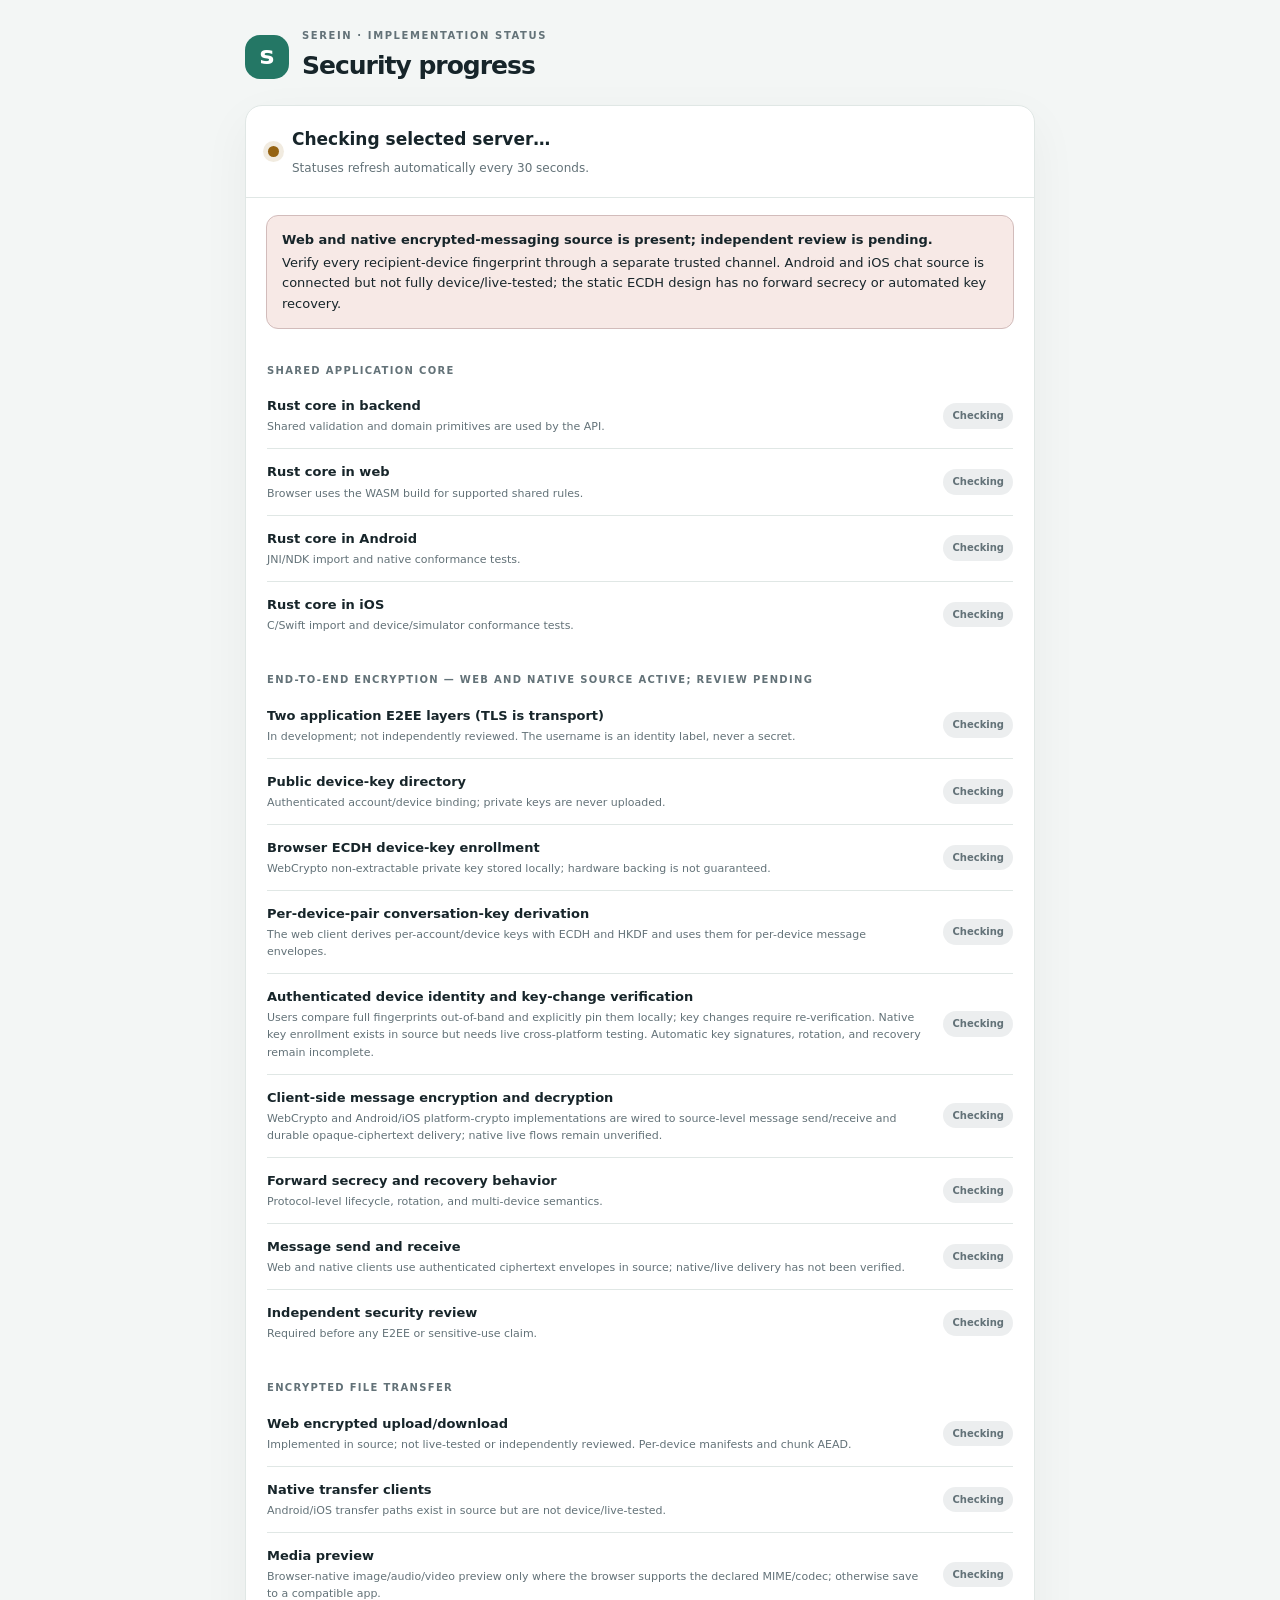
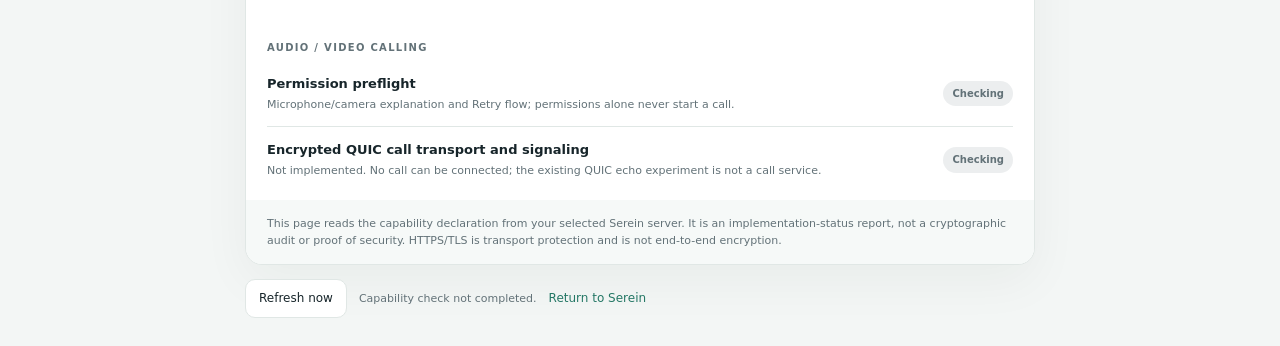
==== commit 290c932a: "feat: add independent layer 2 device keys, encrypted backup crypto, and bump to 0.4.0-dev.16" ====
--- a/frontend/web/security.html
+++ b/frontend/web/security.html
@@ -20,7 +20,7 @@
     <header><div class="brand">s</div><div><p class="eyebrow">SEREIN · IMPLEMENTATION STATUS</p><h1>Security progress</h1></div></header>
     <section class="card" aria-live="polite">
       <div id="summary" class="top" data-state="loading"><i class="dot"></i><div><h2 id="overall">Checking selected server…</h2><small id="checkedAt">Statuses refresh automatically every 30 seconds.</small></div></div>
-      <div class="alert"><b>Web encrypted messaging is active; independent review is pending.</b> Verify every recipient-device fingerprint through a separate trusted channel. Android/iOS message clients are not connected, and the current static ECDH design has no forward secrecy or automated key recovery.</div>
+      <div class="alert"><b>Web and native encrypted-messaging source is present; independent review is pending.</b> Verify every recipient-device fingerprint through a separate trusted channel. Android and iOS chat source is connected but not fully device/live-tested; the static ECDH design has no forward secrecy or automated key recovery.</div>
       <div class="section-title">SHARED APPLICATION CORE</div>
       <div class="rows">
         <div class="row"><div><b>Rust core in backend</b><small>Shared validation and domain primitives are used by the API.</small></div><span id="core-backend" class="pill unknown">Checking</span></div>
@@ -28,22 +28,22 @@
         <div class="row"><div><b>Rust core in Android</b><small>JNI/NDK import and native conformance tests.</small></div><span id="core-android" class="pill unknown">Checking</span></div>
         <div class="row"><div><b>Rust core in iOS</b><small>C/Swift import and device/simulator conformance tests.</small></div><span id="core-ios" class="pill unknown">Checking</span></div>
       </div>
-      <div class="section-title">END-TO-END ENCRYPTION — WEB CLIENT ACTIVE; REVIEW PENDING</div>
+      <div class="section-title">END-TO-END ENCRYPTION — WEB AND NATIVE SOURCE ACTIVE; REVIEW PENDING</div>
       <div class="rows">
-        <div class="row"><div><b>User-defined three-layer design</b><small>In development; not independently reviewed. The username is an identity label, never a secret.</small></div><span id="e2ee-protocol" class="pill unknown">Checking</span></div>
+        <div class="row"><div><b>Two application E2EE layers (TLS is transport)</b><small>In development; not independently reviewed. The username is an identity label, never a secret.</small></div><span id="e2ee-protocol" class="pill unknown">Checking</span></div>
         <div class="row"><div><b>Public device-key directory</b><small>Authenticated account/device binding; private keys are never uploaded.</small></div><span id="e2ee-key-directory" class="pill unknown">Checking</span></div>
         <div class="row"><div><b>Browser ECDH device-key enrollment</b><small>WebCrypto non-extractable private key stored locally; hardware backing is not guaranteed.</small></div><span id="e2ee-web-enrollment" class="pill unknown">Checking</span></div>
         <div class="row"><div><b>Per-device-pair conversation-key derivation</b><small>The web client derives per-account/device keys with ECDH and HKDF and uses them for per-device message envelopes.</small></div><span id="e2ee-shared-key" class="pill unknown">Checking</span></div>
-        <div class="row"><div><b>Authenticated device identity and key-change verification</b><small>Users compare full fingerprints out-of-band and explicitly pin them locally; key changes require re-verification. Automatic key signatures, rotation, recovery, and native multi-device key enrollment remain incomplete.</small></div><span id="e2ee-keys" class="pill unknown">Checking</span></div>
-        <div class="row"><div><b>Client-side message encryption and decryption</b><small>WebCrypto encrypt/decrypt is wired to browser message send/receive and durable opaque-ciphertext delivery; native Android/iOS implementations are absent.</small></div><span id="e2ee-client" class="pill unknown">Checking</span></div>
+        <div class="row"><div><b>Authenticated device identity and key-change verification</b><small>Users compare full fingerprints out-of-band and explicitly pin them locally; key changes require re-verification. Native key enrollment exists in source but needs live cross-platform testing. Automatic key signatures, rotation, and recovery remain incomplete.</small></div><span id="e2ee-keys" class="pill unknown">Checking</span></div>
+        <div class="row"><div><b>Client-side message encryption and decryption</b><small>WebCrypto and Android/iOS platform-crypto implementations are wired to source-level message send/receive and durable opaque-ciphertext delivery; native live flows remain unverified.</small></div><span id="e2ee-client" class="pill unknown">Checking</span></div>
         <div class="row"><div><b>Forward secrecy and recovery behavior</b><small>Protocol-level lifecycle, rotation, and multi-device semantics.</small></div><span id="e2ee-forward" class="pill unknown">Checking</span></div>
-        <div class="row"><div><b>Message send and receive</b><small>Web client uses authenticated ciphertext envelopes; native client delivery is not integrated.</small></div><span id="e2ee-delivery" class="pill unknown">Checking</span></div>
+        <div class="row"><div><b>Message send and receive</b><small>Web and native clients use authenticated ciphertext envelopes in source; native/live delivery has not been verified.</small></div><span id="e2ee-delivery" class="pill unknown">Checking</span></div>
         <div class="row"><div><b>Independent security review</b><small>Required before any E2EE or sensitive-use claim.</small></div><span id="e2ee-review" class="pill unknown">Checking</span></div>
       </div>
       <div class="section-title">ENCRYPTED FILE TRANSFER</div>
       <div class="rows">
         <div class="row"><div><b>Web encrypted upload/download</b><small>Implemented in source; not live-tested or independently reviewed. Per-device manifests and chunk AEAD.</small></div><span id="transfer-web" class="pill unknown">Checking</span></div>
-        <div class="row"><div><b>Native transfer clients</b><small>Android/iOS clients do not yet send or decrypt attachments.</small></div><span id="transfer-native" class="pill unknown">Checking</span></div>
+        <div class="row"><div><b>Native transfer clients</b><small>Android/iOS transfer paths exist in source but are not device/live-tested.</small></div><span id="transfer-native" class="pill unknown">Checking</span></div>
         <div class="row"><div><b>Media preview</b><small>Browser-native image/audio/video preview only where the browser supports the declared MIME/codec; otherwise save to a compatible app.</small></div><span id="transfer-preview" class="pill unknown">Checking</span></div>
       </div>
       <div class="section-title">AUDIO / VIDEO CALLING</div>
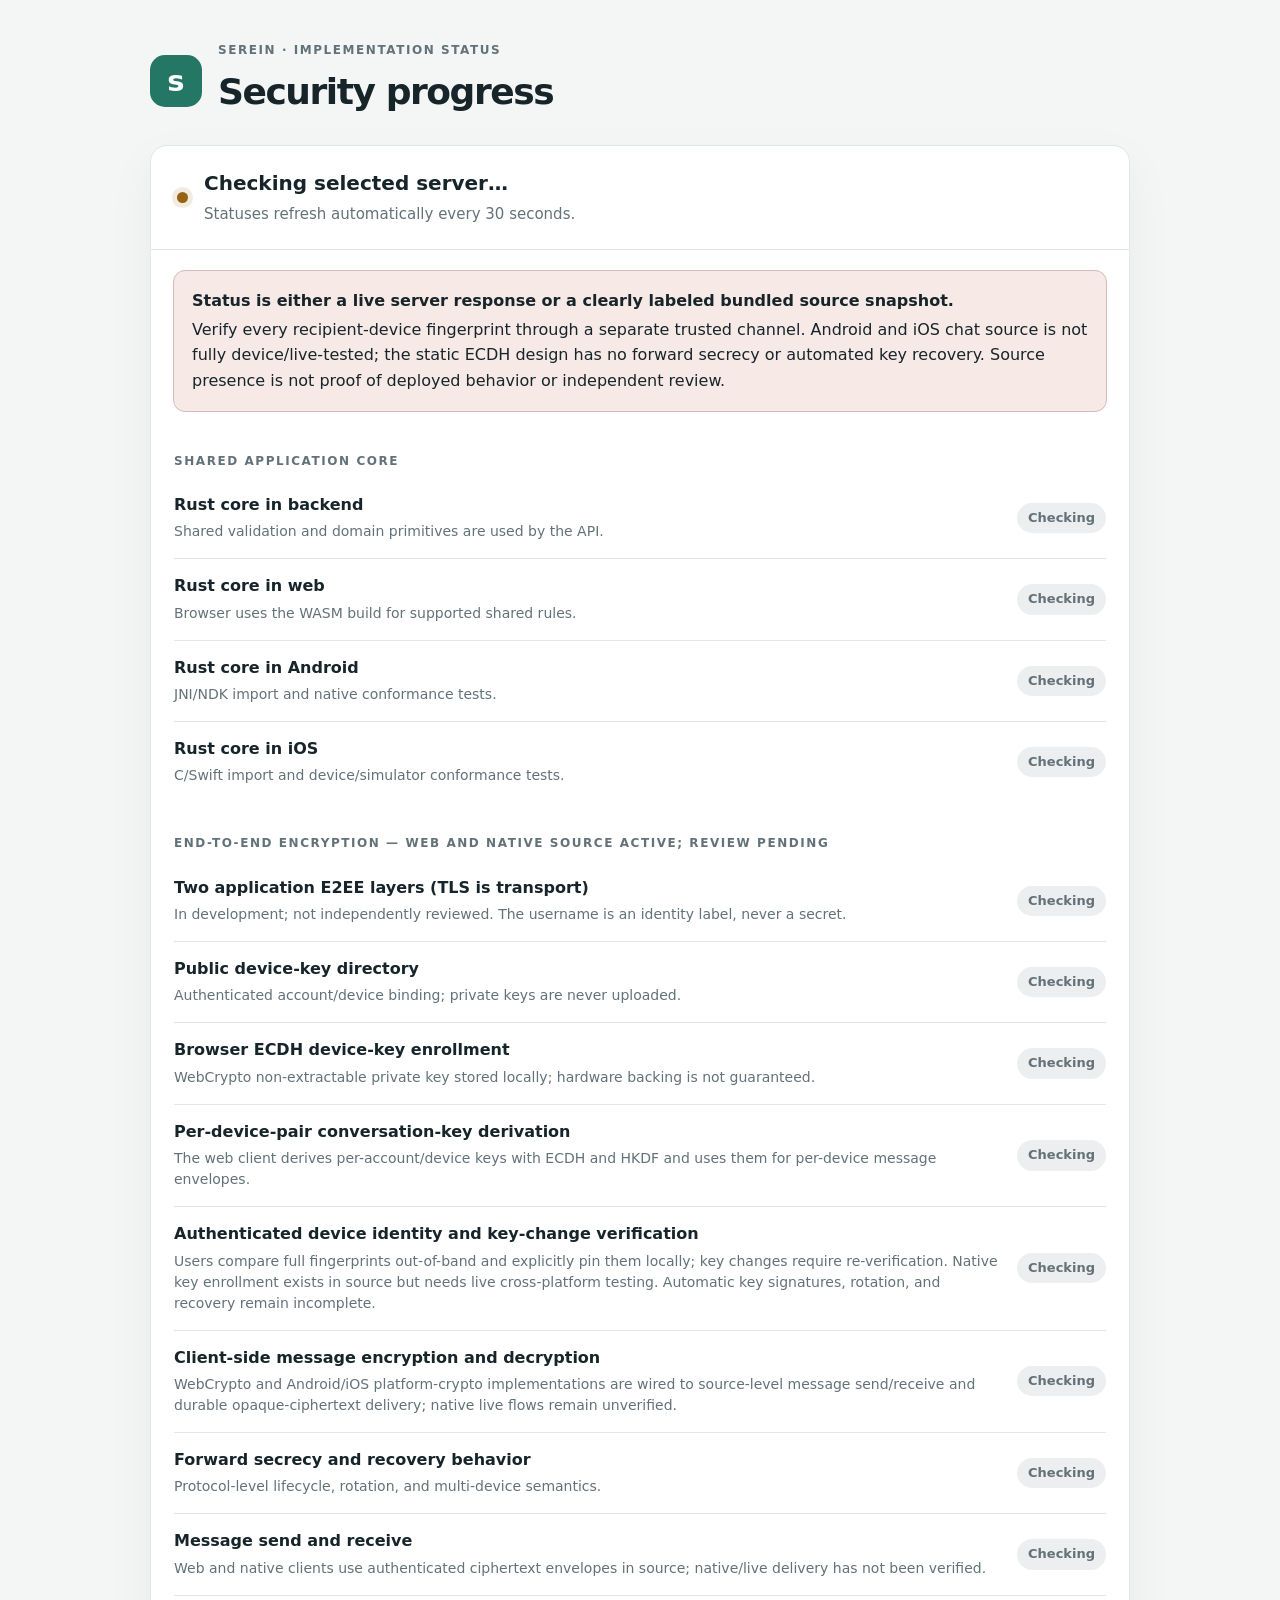
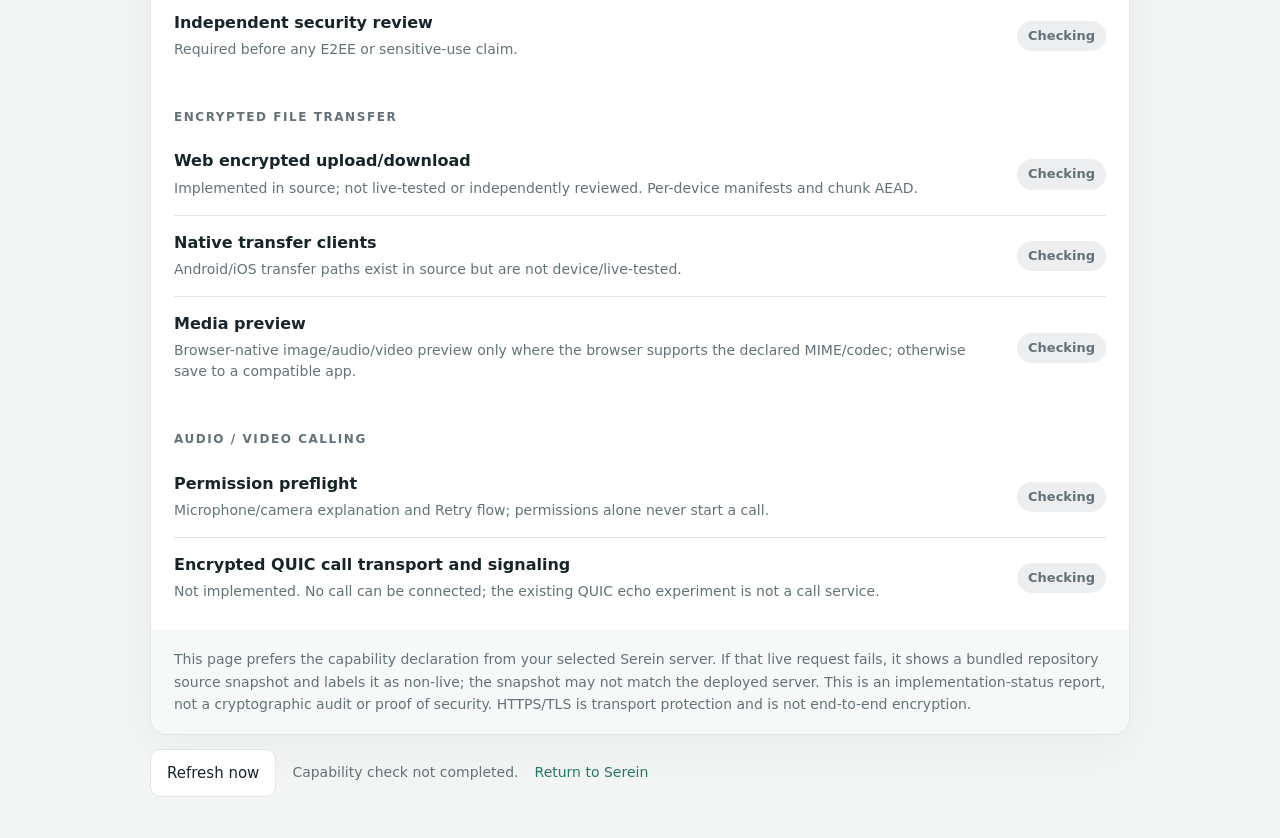
==== commit 010636f5: "feat: add account deletion tombstones, native backup stores, and notification support" ====
--- a/frontend/web/security.html
+++ b/frontend/web/security.html
@@ -2,17 +2,27 @@
 <html lang="en">
 <head>
   <meta charset="utf-8"><meta name="viewport" content="width=device-width,initial-scale=1">
-  <meta name="theme-color" content="#f4f6f8"><meta name="description" content="Live Serein security and implementation status">
+  <meta name="theme-color" content="#f4f6f8"><meta name="description" content="Live or bundled-source Serein security and implementation status">
   <title>Security progress · Serein</title>
   <style>
-    :root{color-scheme:light dark;--bg:#f3f6f5;--surface:#fff;--text:#17252a;--muted:#637278;--line:#e0e7e5;--accent:#247765;--good:#217654;--warn:#956313;--bad:#a63c3c;--soft:#f7e9e6}
+    :root{font-size:calc(100% * var(--font-scale,1));color-scheme:light dark;--bg:#f3f6f5;--surface:#fff;--text:#17252a;--muted:#637278;--line:#e0e7e5;--accent:#247765;--good:#217654;--warn:#956313;--bad:#a63c3c;--soft:#f7e9e6}
     @media(prefers-color-scheme:dark){:root{--bg:#101717;--surface:#192222;--text:#edf3f2;--muted:#a6b4b2;--line:#33403f;--accent:#78c8ae;--good:#79d4a6;--warn:#f0ca72;--bad:#ff9b94;--soft:#382423}}
-    *{box-sizing:border-box}body{margin:0;min-height:100vh;background:var(--bg);color:var(--text);font:15px/1.55 system-ui,-apple-system,BlinkMacSystemFont,"Segoe UI",sans-serif;display:grid;place-items:center;padding:28px}
-    main{width:min(790px,100%)}header{display:flex;align-items:center;gap:13px;margin-bottom:20px}.brand{width:44px;height:44px;border-radius:15px;background:var(--accent);color:#fff;display:grid;place-items:center;font-size:25px;font-weight:800}.eyebrow{color:var(--muted);font-size:10px;font-weight:750;letter-spacing:.16em;margin:0 0 3px}h1{font-size:25px;letter-spacing:-.04em;margin:0}h2{font-size:17px;margin:0 0 6px}p{margin:0}
-    .card{background:var(--surface);border:1px solid var(--line);border-radius:17px;overflow:hidden;box-shadow:0 16px 50px #12251f0c;margin-bottom:14px}.top{display:flex;align-items:center;gap:13px;padding:20px 22px;border-bottom:1px solid var(--line)}.dot{width:11px;height:11px;flex:none;border-radius:50%;background:var(--warn);box-shadow:0 0 0 5px color-mix(in srgb,var(--warn) 13%,transparent)}.top[data-state="ok"] .dot{background:var(--good);box-shadow:0 0 0 5px color-mix(in srgb,var(--good) 13%,transparent)}.top[data-state="error"] .dot{background:var(--bad);box-shadow:0 0 0 5px color-mix(in srgb,var(--bad) 13%,transparent)}.top small{display:block;color:var(--muted);font-size:12px;margin-top:2px}
-    .alert{margin:17px 20px;padding:14px 15px;border:1px solid color-mix(in srgb,var(--bad) 25%,var(--line));border-radius:12px;background:var(--soft);color:var(--text);font-size:13px}.alert b{display:block;margin-bottom:3px}.section-title{padding:17px 21px 5px;color:var(--muted);font-size:10px;font-weight:800;letter-spacing:.13em}.rows{padding:0 21px 8px}.row{display:flex;justify-content:space-between;align-items:center;gap:16px;padding:13px 0;border-bottom:1px solid var(--line)}.row:last-child{border:0}.row b{display:block;font-size:13px}.row small{display:block;color:var(--muted);font-size:11px;margin-top:2px}.pill{flex:none;display:inline-flex;align-items:center;border-radius:99px;padding:5px 9px;background:color-mix(in srgb,var(--warn) 13%,transparent);color:var(--warn);font-size:10px;font-weight:750;white-space:nowrap}.pill.good{background:color-mix(in srgb,var(--good) 13%,transparent);color:var(--good)}.pill.bad{background:color-mix(in srgb,var(--bad) 13%,transparent);color:var(--bad)}.pill.unknown{background:color-mix(in srgb,var(--muted) 12%,transparent);color:var(--muted)}
-    .note{padding:15px 21px;background:color-mix(in srgb,var(--bg) 72%,var(--surface));color:var(--muted);font-size:11px}.actions{display:flex;align-items:center;gap:12px;margin-top:14px}.button{border:1px solid var(--line);border-radius:10px;padding:9px 13px;background:var(--surface);color:var(--text);font:inherit;font-size:12px;cursor:pointer}.button:hover{border-color:var(--accent)}a{color:var(--accent);font-size:12px;text-decoration:none}.actions span{color:var(--muted);font-size:11px}
+    *{box-sizing:border-box}body{margin:0;min-height:100vh;background:var(--bg);color:var(--text);font:.9375rem/1.55 system-ui,-apple-system,BlinkMacSystemFont,"Segoe UI",sans-serif;display:grid;place-items:center;padding:28px}
+    main{width:min(790px,100%)}header{display:flex;align-items:center;gap:13px;margin-bottom:20px}.brand{width:44px;height:44px;border-radius:15px;background:var(--accent);color:#fff;display:grid;place-items:center;font-size:1.5625rem;font-weight:800}.eyebrow{color:var(--muted);font-size:.625rem;font-weight:750;letter-spacing:.16em;margin:0 0 3px}h1{font-size:1.5625rem;letter-spacing:-.04em;margin:0}h2{font-size:1.0625rem;margin:0 0 6px}p{margin:0}
+    .card{background:var(--surface);border:1px solid var(--line);border-radius:17px;overflow:hidden;box-shadow:0 16px 50px #12251f0c;margin-bottom:14px}.top{display:flex;align-items:center;gap:13px;padding:20px 22px;border-bottom:1px solid var(--line)}.dot{width:11px;height:11px;flex:none;border-radius:50%;background:var(--warn);box-shadow:0 0 0 5px color-mix(in srgb,var(--warn) 13%,transparent)}.top[data-state="ok"] .dot{background:var(--good);box-shadow:0 0 0 5px color-mix(in srgb,var(--good) 13%,transparent)}.top[data-state="error"] .dot{background:var(--bad);box-shadow:0 0 0 5px color-mix(in srgb,var(--bad) 13%,transparent)}.top[data-state="degraded"] .dot{background:var(--warn);box-shadow:0 0 0 5px color-mix(in srgb,var(--warn) 13%,transparent)}.top small{display:block;color:var(--muted);font-size:.75rem;margin-top:2px}
+    .alert{margin:17px 20px;padding:14px 15px;border:1px solid color-mix(in srgb,var(--bad) 25%,var(--line));border-radius:12px;background:var(--soft);color:var(--text);font-size:.8125rem}.alert b{display:block;margin-bottom:3px}.section-title{padding:17px 21px 5px;color:var(--muted);font-size:.625rem;font-weight:800;letter-spacing:.13em}.rows{padding:0 21px 8px}.row{display:flex;justify-content:space-between;align-items:center;gap:16px;padding:13px 0;border-bottom:1px solid var(--line)}.row:last-child{border:0}.row b{display:block;font-size:.8125rem}.row small{display:block;color:var(--muted);font-size:.6875rem;margin-top:2px}.pill{flex:none;display:inline-flex;align-items:center;border-radius:99px;padding:5px 9px;background:color-mix(in srgb,var(--warn) 13%,transparent);color:var(--warn);font-size:.625rem;font-weight:750;white-space:nowrap}.pill.good{background:color-mix(in srgb,var(--good) 13%,transparent);color:var(--good)}.pill.bad{background:color-mix(in srgb,var(--bad) 13%,transparent);color:var(--bad)}.pill.unknown{background:color-mix(in srgb,var(--muted) 12%,transparent);color:var(--muted)}
+    .note{padding:15px 21px;background:color-mix(in srgb,var(--bg) 72%,var(--surface));color:var(--muted);font-size:.6875rem}.actions{display:flex;align-items:center;gap:12px;margin-top:14px}.button{border:1px solid var(--line);border-radius:10px;padding:9px 13px;background:var(--surface);color:var(--text);font:inherit;font-size:.75rem;cursor:pointer}.button:hover{border-color:var(--accent)}a{color:var(--accent);font-size:.75rem;text-decoration:none}.actions span{color:var(--muted);font-size:.6875rem}
     @media(max-width:520px){body{padding:16px}.top{padding:17px}.alert{margin:14px}.rows{padding-left:15px;padding-right:15px}.row{align-items:flex-start}.pill{margin-top:1px}}
+    /* Security status typography/layout readability pass. */
+    body{font-size:1.0625rem;line-height:1.6;padding:clamp(18px,3.2vw,42px)}
+    main{width:min(980px,100%)}header{gap:16px;margin-bottom:24px}.brand{width:52px;height:52px;font-size:1.8125rem}
+    .eyebrow,.section-title{font-size:.75rem}.eyebrow{letter-spacing:.13em}h1{font-size:clamp(1.75rem,3vw,2.25rem)}h2{font-size:1.25rem;line-height:1.35}
+    .top{padding:24px 26px;gap:16px}.top small{font-size:.9375rem;line-height:1.5}
+    .alert{font-size:1rem;line-height:1.6;margin:20px 22px;padding:17px 18px}.section-title{padding:20px 23px 7px}
+    .rows{padding:0 23px 12px}.row{gap:18px;padding:16px 0}.row b{font-size:1rem;line-height:1.4}.row small{font-size:.875rem;line-height:1.5;margin-top:5px}
+    .pill{font-size:.8125rem;padding:7px 11px;white-space:normal;text-align:center;line-height:1.25}.note{font-size:.875rem;line-height:1.6;padding:18px 23px}
+    .actions{gap:16px;flex-wrap:wrap}.button{min-height:46px;padding:11px 16px;font-size:.9375rem}a,.actions span{font-size:.875rem;line-height:1.5}
+    @media(max-width:600px){body{padding:16px}.top{padding:18px}.alert{margin:14px;padding:14px}.rows{padding:0 16px 8px}.row{gap:10px;flex-direction:column}.pill{align-self:flex-start;max-width:100%}.section-title{padding:17px 16px 5px}.note{padding:15px 16px}}
   </style>
 </head>
 <body>
@@ -20,7 +30,7 @@
     <header><div class="brand">s</div><div><p class="eyebrow">SEREIN · IMPLEMENTATION STATUS</p><h1>Security progress</h1></div></header>
     <section class="card" aria-live="polite">
       <div id="summary" class="top" data-state="loading"><i class="dot"></i><div><h2 id="overall">Checking selected server…</h2><small id="checkedAt">Statuses refresh automatically every 30 seconds.</small></div></div>
-      <div class="alert"><b>Web and native encrypted-messaging source is present; independent review is pending.</b> Verify every recipient-device fingerprint through a separate trusted channel. Android and iOS chat source is connected but not fully device/live-tested; the static ECDH design has no forward secrecy or automated key recovery.</div>
+      <div class="alert"><b>Status is either a live server response or a clearly labeled bundled source snapshot.</b> Verify every recipient-device fingerprint through a separate trusted channel. Android and iOS chat source is not fully device/live-tested; the static ECDH design has no forward secrecy or automated key recovery. Source presence is not proof of deployed behavior or independent review.</div>
       <div class="section-title">SHARED APPLICATION CORE</div>
       <div class="rows">
         <div class="row"><div><b>Rust core in backend</b><small>Shared validation and domain primitives are used by the API.</small></div><span id="core-backend" class="pill unknown">Checking</span></div>
@@ -51,7 +61,7 @@
         <div class="row"><div><b>Permission preflight</b><small>Microphone/camera explanation and Retry flow; permissions alone never start a call.</small></div><span id="call-permissions" class="pill unknown">Checking</span></div>
         <div class="row"><div><b>Encrypted QUIC call transport and signaling</b><small>Not implemented. No call can be connected; the existing QUIC echo experiment is not a call service.</small></div><span id="call-quic" class="pill unknown">Checking</span></div>
       </div>
-      <div class="note">This page reads the capability declaration from your selected Serein server. It is an implementation-status report, not a cryptographic audit or proof of security. HTTPS/TLS is transport protection and is not end-to-end encryption.</div>
+      <div class="note">This page prefers the capability declaration from your selected Serein server. If that live request fails, it shows a bundled repository source snapshot and labels it as non-live; the snapshot may not match the deployed server. This is an implementation-status report, not a cryptographic audit or proof of security. HTTPS/TLS is transport protection and is not end-to-end encryption.</div>
     </section>
     <div class="actions"><button id="refresh" class="button" type="button">Refresh now</button><span id="source">Capability check not completed.</span><a href="/">Return to Serein</a></div>
   </main>
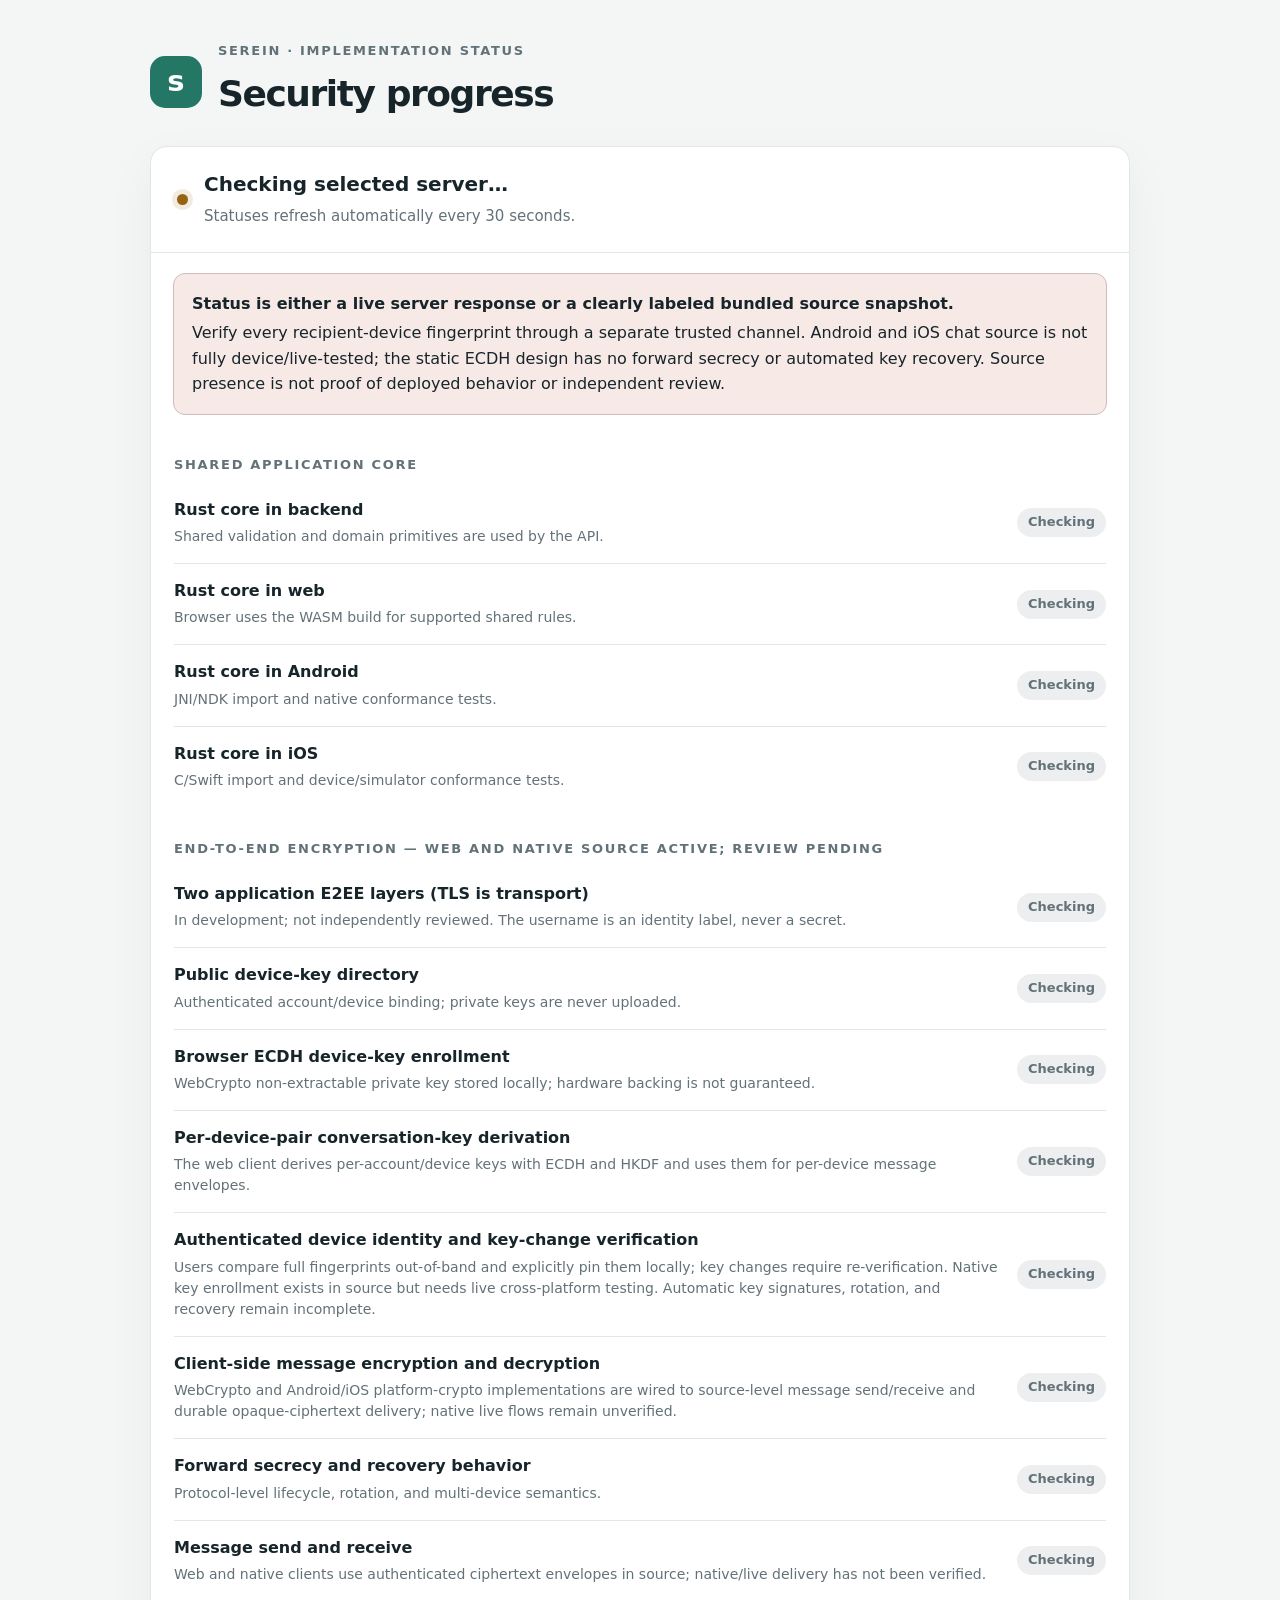
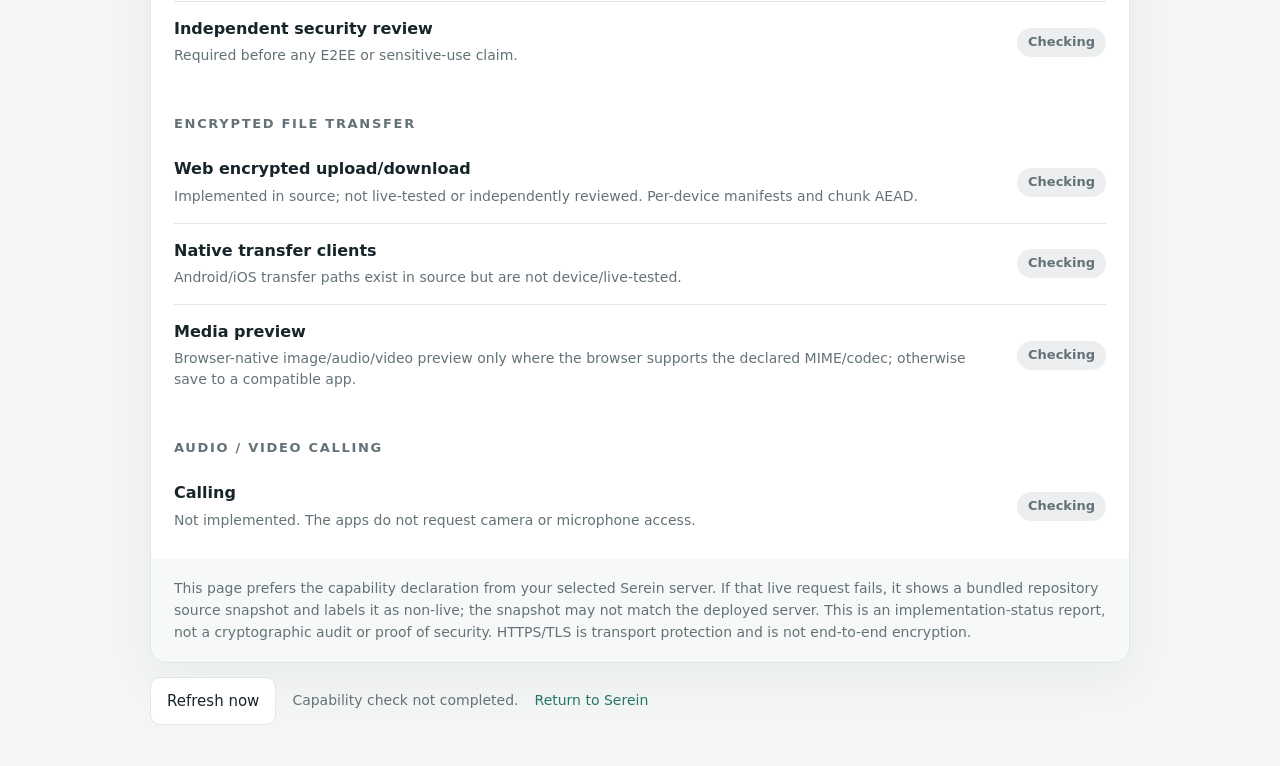
==== commit c722546b: "feat: add version synchronization tooling, android app icons, and regression tests" ====
--- a/frontend/web/security.html
+++ b/frontend/web/security.html
@@ -3,26 +3,17 @@
 <head>
   <meta charset="utf-8"><meta name="viewport" content="width=device-width,initial-scale=1">
   <meta name="theme-color" content="#f4f6f8"><meta name="description" content="Live or bundled-source Serein security and implementation status">
-  <title>Security progress · Serein</title>
+  <title>Security progress · Serein</title><link rel="stylesheet" href="tokens.css">
   <style>
-    :root{font-size:calc(100% * var(--font-scale,1));color-scheme:light dark;--bg:#f3f6f5;--surface:#fff;--text:#17252a;--muted:#637278;--line:#e0e7e5;--accent:#247765;--good:#217654;--warn:#956313;--bad:#a63c3c;--soft:#f7e9e6}
+    :root{--font-scale:1;font-size:calc(100% * var(--font-scale,1));color-scheme:light dark;--bg:#f3f6f5;--surface:#fff;--text:#17252a;--muted:#637278;--line:#e0e7e5;--accent:#247765;--good:#217654;--warn:#956313;--bad:#a63c3c;--soft:#f7e9e6}
+    :root[data-font-scale="large"]{--font-scale:var(--type-scale-large,1.15)}:root[data-font-scale="extra_large"]{--font-scale:var(--type-scale-extra-large,1.3)}
     @media(prefers-color-scheme:dark){:root{--bg:#101717;--surface:#192222;--text:#edf3f2;--muted:#a6b4b2;--line:#33403f;--accent:#78c8ae;--good:#79d4a6;--warn:#f0ca72;--bad:#ff9b94;--soft:#382423}}
-    *{box-sizing:border-box}body{margin:0;min-height:100vh;background:var(--bg);color:var(--text);font:.9375rem/1.55 system-ui,-apple-system,BlinkMacSystemFont,"Segoe UI",sans-serif;display:grid;place-items:center;padding:28px}
-    main{width:min(790px,100%)}header{display:flex;align-items:center;gap:13px;margin-bottom:20px}.brand{width:44px;height:44px;border-radius:15px;background:var(--accent);color:#fff;display:grid;place-items:center;font-size:1.5625rem;font-weight:800}.eyebrow{color:var(--muted);font-size:.625rem;font-weight:750;letter-spacing:.16em;margin:0 0 3px}h1{font-size:1.5625rem;letter-spacing:-.04em;margin:0}h2{font-size:1.0625rem;margin:0 0 6px}p{margin:0}
-    .card{background:var(--surface);border:1px solid var(--line);border-radius:17px;overflow:hidden;box-shadow:0 16px 50px #12251f0c;margin-bottom:14px}.top{display:flex;align-items:center;gap:13px;padding:20px 22px;border-bottom:1px solid var(--line)}.dot{width:11px;height:11px;flex:none;border-radius:50%;background:var(--warn);box-shadow:0 0 0 5px color-mix(in srgb,var(--warn) 13%,transparent)}.top[data-state="ok"] .dot{background:var(--good);box-shadow:0 0 0 5px color-mix(in srgb,var(--good) 13%,transparent)}.top[data-state="error"] .dot{background:var(--bad);box-shadow:0 0 0 5px color-mix(in srgb,var(--bad) 13%,transparent)}.top[data-state="degraded"] .dot{background:var(--warn);box-shadow:0 0 0 5px color-mix(in srgb,var(--warn) 13%,transparent)}.top small{display:block;color:var(--muted);font-size:.75rem;margin-top:2px}
-    .alert{margin:17px 20px;padding:14px 15px;border:1px solid color-mix(in srgb,var(--bad) 25%,var(--line));border-radius:12px;background:var(--soft);color:var(--text);font-size:.8125rem}.alert b{display:block;margin-bottom:3px}.section-title{padding:17px 21px 5px;color:var(--muted);font-size:.625rem;font-weight:800;letter-spacing:.13em}.rows{padding:0 21px 8px}.row{display:flex;justify-content:space-between;align-items:center;gap:16px;padding:13px 0;border-bottom:1px solid var(--line)}.row:last-child{border:0}.row b{display:block;font-size:.8125rem}.row small{display:block;color:var(--muted);font-size:.6875rem;margin-top:2px}.pill{flex:none;display:inline-flex;align-items:center;border-radius:99px;padding:5px 9px;background:color-mix(in srgb,var(--warn) 13%,transparent);color:var(--warn);font-size:.625rem;font-weight:750;white-space:nowrap}.pill.good{background:color-mix(in srgb,var(--good) 13%,transparent);color:var(--good)}.pill.bad{background:color-mix(in srgb,var(--bad) 13%,transparent);color:var(--bad)}.pill.unknown{background:color-mix(in srgb,var(--muted) 12%,transparent);color:var(--muted)}
-    .note{padding:15px 21px;background:color-mix(in srgb,var(--bg) 72%,var(--surface));color:var(--muted);font-size:.6875rem}.actions{display:flex;align-items:center;gap:12px;margin-top:14px}.button{border:1px solid var(--line);border-radius:10px;padding:9px 13px;background:var(--surface);color:var(--text);font:inherit;font-size:.75rem;cursor:pointer}.button:hover{border-color:var(--accent)}a{color:var(--accent);font-size:.75rem;text-decoration:none}.actions span{color:var(--muted);font-size:.6875rem}
-    @media(max-width:520px){body{padding:16px}.top{padding:17px}.alert{margin:14px}.rows{padding-left:15px;padding-right:15px}.row{align-items:flex-start}.pill{margin-top:1px}}
-    /* Security status typography/layout readability pass. */
-    body{font-size:1.0625rem;line-height:1.6;padding:clamp(18px,3.2vw,42px)}
-    main{width:min(980px,100%)}header{gap:16px;margin-bottom:24px}.brand{width:52px;height:52px;font-size:1.8125rem}
-    .eyebrow,.section-title{font-size:.75rem}.eyebrow{letter-spacing:.13em}h1{font-size:clamp(1.75rem,3vw,2.25rem)}h2{font-size:1.25rem;line-height:1.35}
-    .top{padding:24px 26px;gap:16px}.top small{font-size:.9375rem;line-height:1.5}
-    .alert{font-size:1rem;line-height:1.6;margin:20px 22px;padding:17px 18px}.section-title{padding:20px 23px 7px}
-    .rows{padding:0 23px 12px}.row{gap:18px;padding:16px 0}.row b{font-size:1rem;line-height:1.4}.row small{font-size:.875rem;line-height:1.5;margin-top:5px}
-    .pill{font-size:.8125rem;padding:7px 11px;white-space:normal;text-align:center;line-height:1.25}.note{font-size:.875rem;line-height:1.6;padding:18px 23px}
-    .actions{gap:16px;flex-wrap:wrap}.button{min-height:46px;padding:11px 16px;font-size:.9375rem}a,.actions span{font-size:.875rem;line-height:1.5}
-    @media(max-width:600px){body{padding:16px}.top{padding:18px}.alert{margin:14px;padding:14px}.rows{padding:0 16px 8px}.row{gap:10px;flex-direction:column}.pill{align-self:flex-start;max-width:100%}.section-title{padding:17px 16px 5px}.note{padding:15px 16px}}
+    *{box-sizing:border-box}body{margin:0;min-height:100vh;background:var(--bg);color:var(--text);font:1.0625rem/1.6 system-ui,-apple-system,BlinkMacSystemFont,"Segoe UI",sans-serif;display:grid;place-items:center;padding:clamp(18px,3.2vw,42px)}
+    main{width:min(980px,100%)}header{display:flex;align-items:center;gap:16px;margin-bottom:24px}.brand{width:52px;height:52px;border-radius:15px;background:var(--accent);color:#fff;display:grid;place-items:center;font-size:1.8125rem;font-weight:800}.eyebrow{color:var(--muted);font-size:max(var(--type-size-floor,0.8125rem),.75rem);font-weight:750;letter-spacing:.13em;margin:0 0 3px}h1{font-size:clamp(1.75rem,3vw,2.25rem);letter-spacing:-.04em;margin:0}h2{font-size:1.25rem;line-height:1.35;margin:0 0 6px}p{margin:0}
+    .card{background:var(--surface);border:1px solid var(--line);border-radius:17px;overflow:hidden;box-shadow:0 16px 50px #12251f0c;margin-bottom:14px}.top{display:flex;align-items:center;gap:16px;padding:24px 26px;border-bottom:1px solid var(--line)}.dot{width:11px;height:11px;flex:none;border-radius:50%;background:var(--warn);box-shadow:0 0 0 5px color-mix(in srgb,var(--warn) 13%,transparent)}.top[data-state="ok"] .dot{background:var(--good);box-shadow:0 0 0 5px color-mix(in srgb,var(--good) 13%,transparent)}.top[data-state="error"] .dot{background:var(--bad);box-shadow:0 0 0 5px color-mix(in srgb,var(--bad) 13%,transparent)}.top[data-state="degraded"] .dot{background:var(--warn)}.top small{display:block;color:var(--muted);font-size:max(var(--type-size-floor,0.8125rem),.9375rem);margin-top:2px}
+    .alert{margin:20px 22px;padding:17px 18px;border:1px solid color-mix(in srgb,var(--bad) 25%,var(--line));border-radius:12px;background:var(--soft);color:var(--text);font-size:1rem}.alert b{display:block;margin-bottom:3px}.section-title{padding:20px 23px 7px;color:var(--muted);font-size:max(var(--type-size-floor,0.8125rem),.75rem);font-weight:800;letter-spacing:.13em}.rows{padding:0 23px 12px}.row{display:flex;justify-content:space-between;align-items:center;gap:18px;padding:16px 0;border-bottom:1px solid var(--line)}.row:last-child{border:0}.row b{display:block;font-size:1rem;line-height:1.4}.row small{display:block;color:var(--muted);font-size:max(var(--type-size-floor,0.8125rem),.875rem);line-height:1.5;margin-top:5px}.pill{flex:none;display:inline-flex;align-items:center;border-radius:99px;padding:7px 11px;background:color-mix(in srgb,var(--warn) 13%,transparent);color:var(--warn);font-size:max(var(--type-size-floor,0.8125rem),.8125rem);font-weight:750;white-space:normal;text-align:center;line-height:1.15}.pill.good{background:color-mix(in srgb,var(--good) 13%,transparent);color:var(--good)}.pill.bad{background:color-mix(in srgb,var(--bad) 13%,transparent);color:var(--bad)}.pill.unknown{background:color-mix(in srgb,var(--muted) 12%,transparent);color:var(--muted)}
+    .note{padding:18px 23px;background:color-mix(in srgb,var(--bg) 72%,var(--surface));color:var(--muted);font-size:max(var(--type-size-floor,0.8125rem),.875rem)}.actions{display:flex;align-items:center;gap:16px;flex-wrap:wrap;margin-top:14px}.button{border:1px solid var(--line);border-radius:10px;padding:11px 16px;min-height:46px;background:var(--surface);color:var(--text);font:inherit;font-size:max(var(--type-size-floor,0.8125rem),.9375rem);cursor:pointer}.button:hover{border-color:var(--accent)}a,.actions span{color:var(--accent);font-size:max(var(--type-size-floor,0.8125rem),.875rem);line-height:1.5;text-decoration:none}.actions span{color:var(--muted)}
+    @media(max-width:600px){body{padding:16px}.top{padding:18px}.alert{margin:14px;padding:14px}.rows{padding:0 16px 8px}.row{gap:10px;align-items:flex-start;flex-direction:column}.pill{align-self:flex-start;max-width:100%}.section-title{padding:17px 16px 5px}.note{padding:15px 16px}}
   </style>
 </head>
 <body>
@@ -58,8 +49,7 @@
       </div>
       <div class="section-title">AUDIO / VIDEO CALLING</div>
       <div class="rows">
-        <div class="row"><div><b>Permission preflight</b><small>Microphone/camera explanation and Retry flow; permissions alone never start a call.</small></div><span id="call-permissions" class="pill unknown">Checking</span></div>
-        <div class="row"><div><b>Encrypted QUIC call transport and signaling</b><small>Not implemented. No call can be connected; the existing QUIC echo experiment is not a call service.</small></div><span id="call-quic" class="pill unknown">Checking</span></div>
+        <div class="row"><div><b>Calling</b><small>Not implemented. The apps do not request camera or microphone access.</small></div><span id="call-quic" class="pill unknown">Checking</span></div>
       </div>
       <div class="note">This page prefers the capability declaration from your selected Serein server. If that live request fails, it shows a bundled repository source snapshot and labels it as non-live; the snapshot may not match the deployed server. This is an implementation-status report, not a cryptographic audit or proof of security. HTTPS/TLS is transport protection and is not end-to-end encryption.</div>
     </section>
--- a/frontend/web/tokens.css
+++ b/frontend/web/tokens.css
@@ -0,0 +1,5 @@
+/* Generated from design/tokens.json. Do not edit by hand. */
+:root{--token-bg:#f4f6f8;--token-surface:#ffffff;--token-text:#17232b;--token-muted:#62727d;--token-subtle:#8998a1;--token-border:#e2e8eb;--token-accent:#187c68;--token-accent-text:#ffffff;--token-accent-soft:#e3f4ef;--token-danger:#a84347;--token-danger-soft:#fff0ef;--token-notice:#fff7e8;--token-notice-text:#715c2b;--space-xs:4px;--space-sm:8px;--space-md:12px;--space-lg:16px;--space-xl:24px;--space-xxl:32px;--radius-sm:8px;--radius-md:12px;--radius-card:16px;--radius-pill:999px;--type-scale-system:1.0;--type-scale-large:1.15;--type-scale-extra-large:1.3;--type-size-floor:0.8125rem;}
+:root[data-theme="light"]{--token-bg:#f4f6f8;--token-surface:#ffffff;--token-text:#17232b;--token-muted:#62727d;--token-subtle:#8998a1;--token-border:#e2e8eb;--token-accent:#187c68;--token-accent-text:#ffffff;--token-accent-soft:#e3f4ef;--token-danger:#a84347;--token-danger-soft:#fff0ef;--token-notice:#fff7e8;--token-notice-text:#715c2b;}
+:root[data-theme="dark"]{--token-bg:#10161b;--token-surface:#171f25;--token-text:#ecf2f2;--token-muted:#a2b0b5;--token-subtle:#798b91;--token-border:#2c3940;--token-accent:#6dc5aa;--token-accent-text:#0b201a;--token-accent-soft:#203b36;--token-danger:#ff9a9a;--token-danger-soft:#3e2729;--token-notice:#3a3425;--token-notice-text:#eddaa5;}
+@media(prefers-color-scheme:dark){:root[data-theme="system"]{--token-bg:#10161b;--token-surface:#171f25;--token-text:#ecf2f2;--token-muted:#a2b0b5;--token-subtle:#798b91;--token-border:#2c3940;--token-accent:#6dc5aa;--token-accent-text:#0b201a;--token-accent-soft:#203b36;--token-danger:#ff9a9a;--token-danger-soft:#3e2729;--token-notice:#3a3425;--token-notice-text:#eddaa5;}}
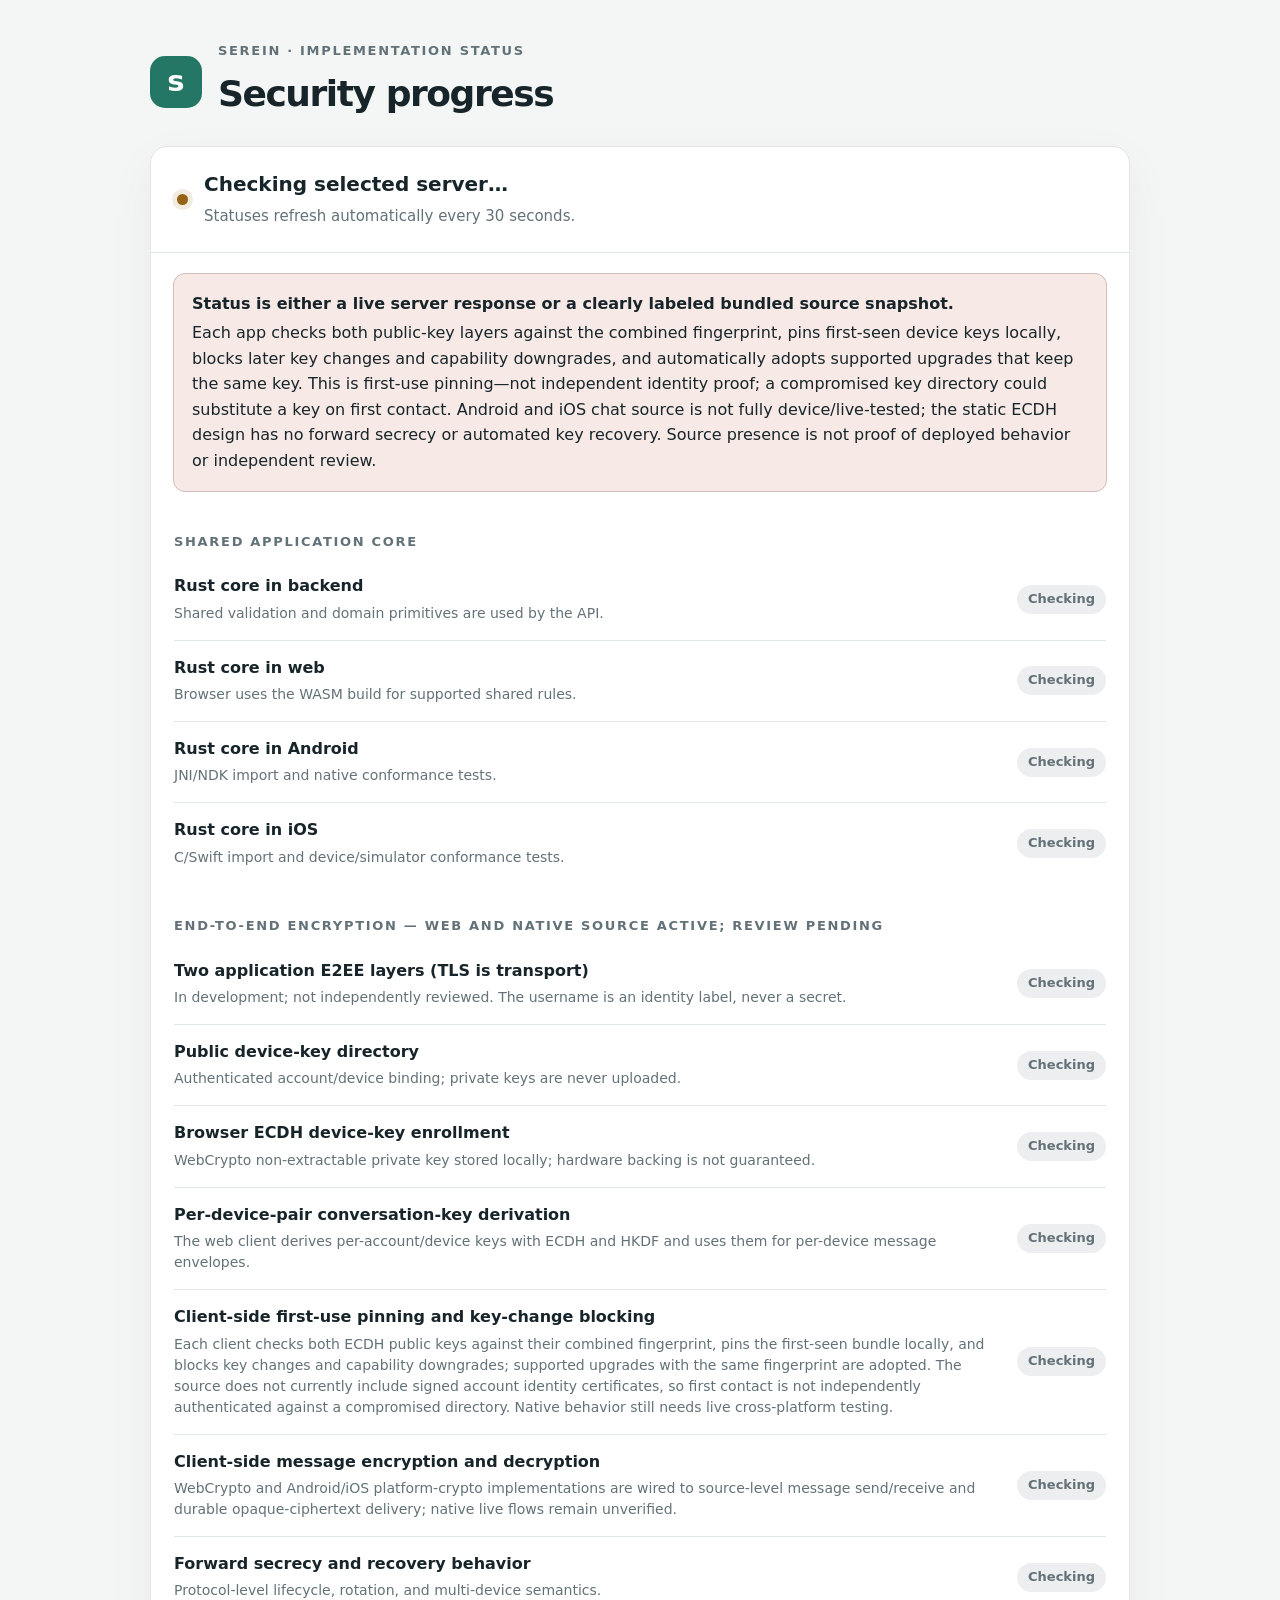
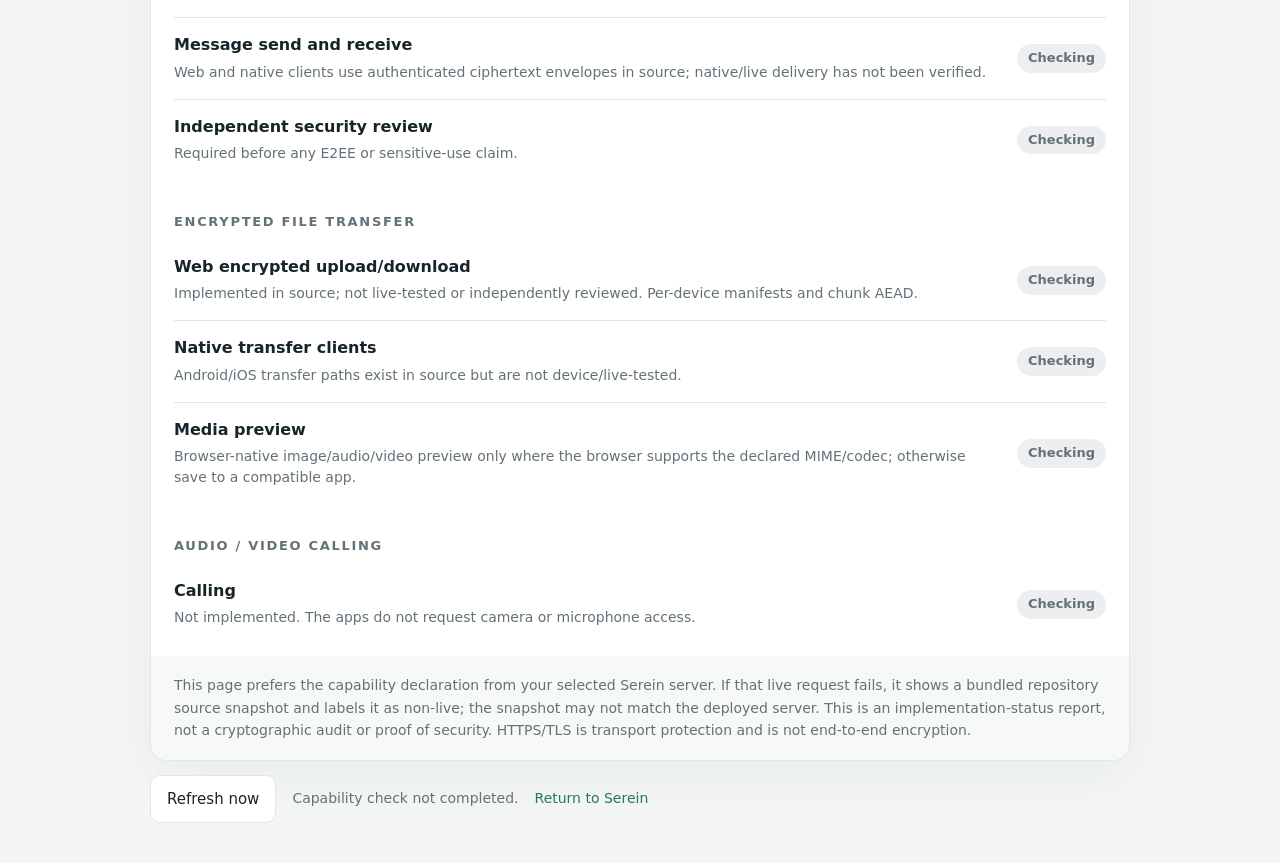
==== commit 096ad731: "feat: refresh UI experience, add auto-pinning & multi-device delivery, and bump version to 0.4.4-dev" ====
--- a/frontend/web/security.html
+++ b/frontend/web/security.html
@@ -2,7 +2,8 @@
 <html lang="en">
 <head>
   <meta charset="utf-8"><meta name="viewport" content="width=device-width,initial-scale=1">
-  <meta name="theme-color" content="#f4f6f8"><meta name="description" content="Live or bundled-source Serein security and implementation status">
+  <meta name="theme-color" content="#A8DFC6"><meta name="description" content="Live or bundled-source Serein security and implementation status">
+  <link rel="icon" type="image/svg+xml" href="/icons/app-icon.svg"><link rel="apple-touch-icon" sizes="180x180" href="/icons/serein-180.png"><link rel="manifest" href="/manifest.webmanifest">
   <title>Security progress · Serein</title><link rel="stylesheet" href="tokens.css">
   <style>
     :root{--font-scale:1;font-size:calc(100% * var(--font-scale,1));color-scheme:light dark;--bg:#f3f6f5;--surface:#fff;--text:#17252a;--muted:#637278;--line:#e0e7e5;--accent:#247765;--good:#217654;--warn:#956313;--bad:#a63c3c;--soft:#f7e9e6}
@@ -21,7 +22,7 @@
     <header><div class="brand">s</div><div><p class="eyebrow">SEREIN · IMPLEMENTATION STATUS</p><h1>Security progress</h1></div></header>
     <section class="card" aria-live="polite">
       <div id="summary" class="top" data-state="loading"><i class="dot"></i><div><h2 id="overall">Checking selected server…</h2><small id="checkedAt">Statuses refresh automatically every 30 seconds.</small></div></div>
-      <div class="alert"><b>Status is either a live server response or a clearly labeled bundled source snapshot.</b> Verify every recipient-device fingerprint through a separate trusted channel. Android and iOS chat source is not fully device/live-tested; the static ECDH design has no forward secrecy or automated key recovery. Source presence is not proof of deployed behavior or independent review.</div>
+      <div class="alert"><b>Status is either a live server response or a clearly labeled bundled source snapshot.</b> Each app checks both public-key layers against the combined fingerprint, pins first-seen device keys locally, blocks later key changes and capability downgrades, and automatically adopts supported upgrades that keep the same key. This is first-use pinning—not independent identity proof; a compromised key directory could substitute a key on first contact. Android and iOS chat source is not fully device/live-tested; the static ECDH design has no forward secrecy or automated key recovery. Source presence is not proof of deployed behavior or independent review.</div>
       <div class="section-title">SHARED APPLICATION CORE</div>
       <div class="rows">
         <div class="row"><div><b>Rust core in backend</b><small>Shared validation and domain primitives are used by the API.</small></div><span id="core-backend" class="pill unknown">Checking</span></div>
@@ -35,7 +36,7 @@
         <div class="row"><div><b>Public device-key directory</b><small>Authenticated account/device binding; private keys are never uploaded.</small></div><span id="e2ee-key-directory" class="pill unknown">Checking</span></div>
         <div class="row"><div><b>Browser ECDH device-key enrollment</b><small>WebCrypto non-extractable private key stored locally; hardware backing is not guaranteed.</small></div><span id="e2ee-web-enrollment" class="pill unknown">Checking</span></div>
         <div class="row"><div><b>Per-device-pair conversation-key derivation</b><small>The web client derives per-account/device keys with ECDH and HKDF and uses them for per-device message envelopes.</small></div><span id="e2ee-shared-key" class="pill unknown">Checking</span></div>
-        <div class="row"><div><b>Authenticated device identity and key-change verification</b><small>Users compare full fingerprints out-of-band and explicitly pin them locally; key changes require re-verification. Native key enrollment exists in source but needs live cross-platform testing. Automatic key signatures, rotation, and recovery remain incomplete.</small></div><span id="e2ee-keys" class="pill unknown">Checking</span></div>
+        <div class="row"><div><b>Client-side first-use pinning and key-change blocking</b><small>Each client checks both ECDH public keys against their combined fingerprint, pins the first-seen bundle locally, and blocks key changes and capability downgrades; supported upgrades with the same fingerprint are adopted. The source does not currently include signed account identity certificates, so first contact is not independently authenticated against a compromised directory. Native behavior still needs live cross-platform testing.</small></div><span id="e2ee-keys" class="pill unknown">Checking</span></div>
         <div class="row"><div><b>Client-side message encryption and decryption</b><small>WebCrypto and Android/iOS platform-crypto implementations are wired to source-level message send/receive and durable opaque-ciphertext delivery; native live flows remain unverified.</small></div><span id="e2ee-client" class="pill unknown">Checking</span></div>
         <div class="row"><div><b>Forward secrecy and recovery behavior</b><small>Protocol-level lifecycle, rotation, and multi-device semantics.</small></div><span id="e2ee-forward" class="pill unknown">Checking</span></div>
         <div class="row"><div><b>Message send and receive</b><small>Web and native clients use authenticated ciphertext envelopes in source; native/live delivery has not been verified.</small></div><span id="e2ee-delivery" class="pill unknown">Checking</span></div>
--- a/frontend/web/tokens.css
+++ b/frontend/web/tokens.css
@@ -1,5 +1,5 @@
 /* Generated from design/tokens.json. Do not edit by hand. */
-:root{--token-bg:#f4f6f8;--token-surface:#ffffff;--token-text:#17232b;--token-muted:#62727d;--token-subtle:#8998a1;--token-border:#e2e8eb;--token-accent:#187c68;--token-accent-text:#ffffff;--token-accent-soft:#e3f4ef;--token-danger:#a84347;--token-danger-soft:#fff0ef;--token-notice:#fff7e8;--token-notice-text:#715c2b;--space-xs:4px;--space-sm:8px;--space-md:12px;--space-lg:16px;--space-xl:24px;--space-xxl:32px;--radius-sm:8px;--radius-md:12px;--radius-card:16px;--radius-pill:999px;--type-scale-system:1.0;--type-scale-large:1.15;--type-scale-extra-large:1.3;--type-size-floor:0.8125rem;}
+:root{--token-bg:#f4f6f8;--token-surface:#ffffff;--token-text:#17232b;--token-muted:#62727d;--token-subtle:#8998a1;--token-border:#e2e8eb;--token-accent:#187c68;--token-accent-text:#ffffff;--token-accent-soft:#e3f4ef;--token-danger:#a84347;--token-danger-soft:#fff0ef;--token-notice:#fff7e8;--token-notice-text:#715c2b;--space-xs:4px;--space-sm:8px;--space-md:12px;--space-lg:16px;--space-xl:24px;--space-xxl:32px;--radius-sm:8px;--radius-md:12px;--radius-card:16px;--radius-pill:999px;--component-button-height:44px;--component-icon-button-size:44px;--component-chip-height:36px;--component-button-radius:12px;--component-profile-panel-min-width:320px;--component-profile-panel-max-width:440px;--component-dialog-radius:20px;--component-motion-duration:240ms;--type-scale-system:1.0;--type-scale-large:1.15;--type-scale-extra-large:1.3;--type-size-floor:0.8125rem;}
 :root[data-theme="light"]{--token-bg:#f4f6f8;--token-surface:#ffffff;--token-text:#17232b;--token-muted:#62727d;--token-subtle:#8998a1;--token-border:#e2e8eb;--token-accent:#187c68;--token-accent-text:#ffffff;--token-accent-soft:#e3f4ef;--token-danger:#a84347;--token-danger-soft:#fff0ef;--token-notice:#fff7e8;--token-notice-text:#715c2b;}
 :root[data-theme="dark"]{--token-bg:#10161b;--token-surface:#171f25;--token-text:#ecf2f2;--token-muted:#a2b0b5;--token-subtle:#798b91;--token-border:#2c3940;--token-accent:#6dc5aa;--token-accent-text:#0b201a;--token-accent-soft:#203b36;--token-danger:#ff9a9a;--token-danger-soft:#3e2729;--token-notice:#3a3425;--token-notice-text:#eddaa5;}
 @media(prefers-color-scheme:dark){:root[data-theme="system"]{--token-bg:#10161b;--token-surface:#171f25;--token-text:#ecf2f2;--token-muted:#a2b0b5;--token-subtle:#798b91;--token-border:#2c3940;--token-accent:#6dc5aa;--token-accent-text:#0b201a;--token-accent-soft:#203b36;--token-danger:#ff9a9a;--token-danger-soft:#3e2729;--token-notice:#3a3425;--token-notice-text:#eddaa5;}}
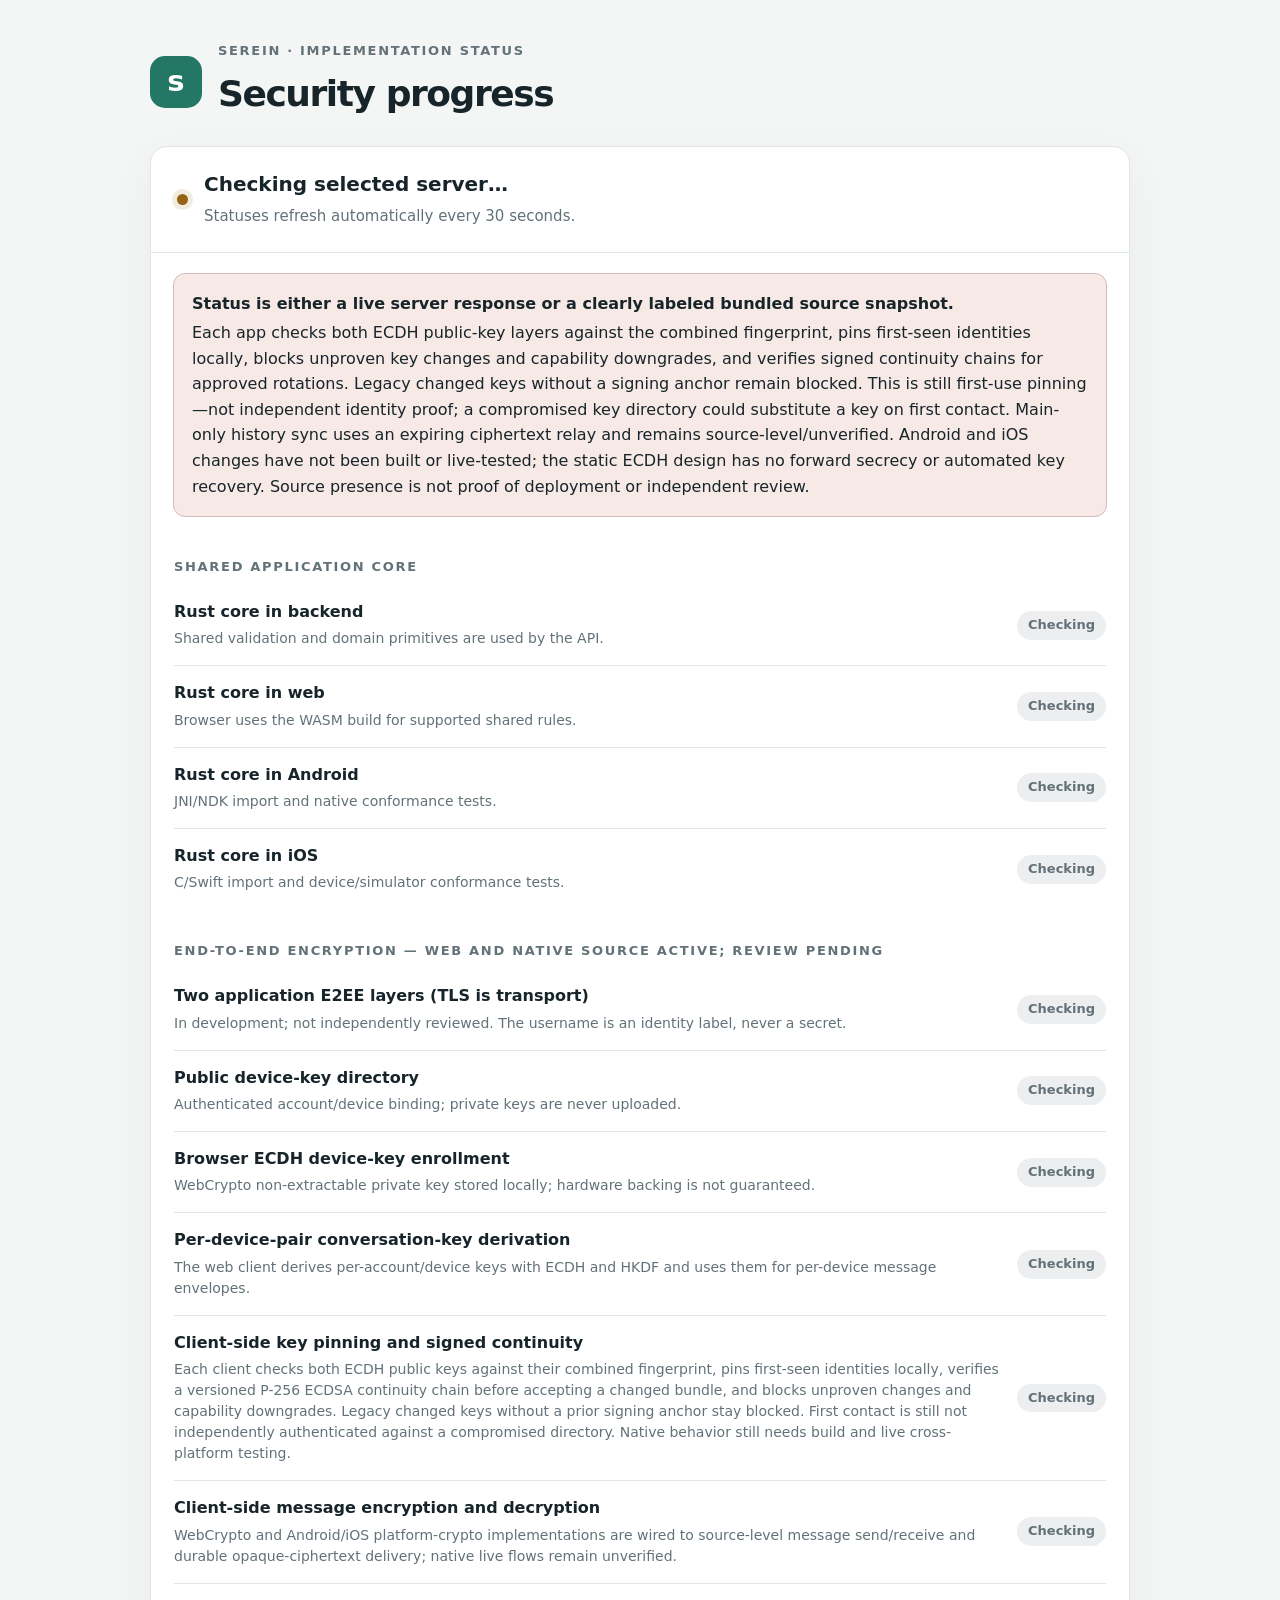
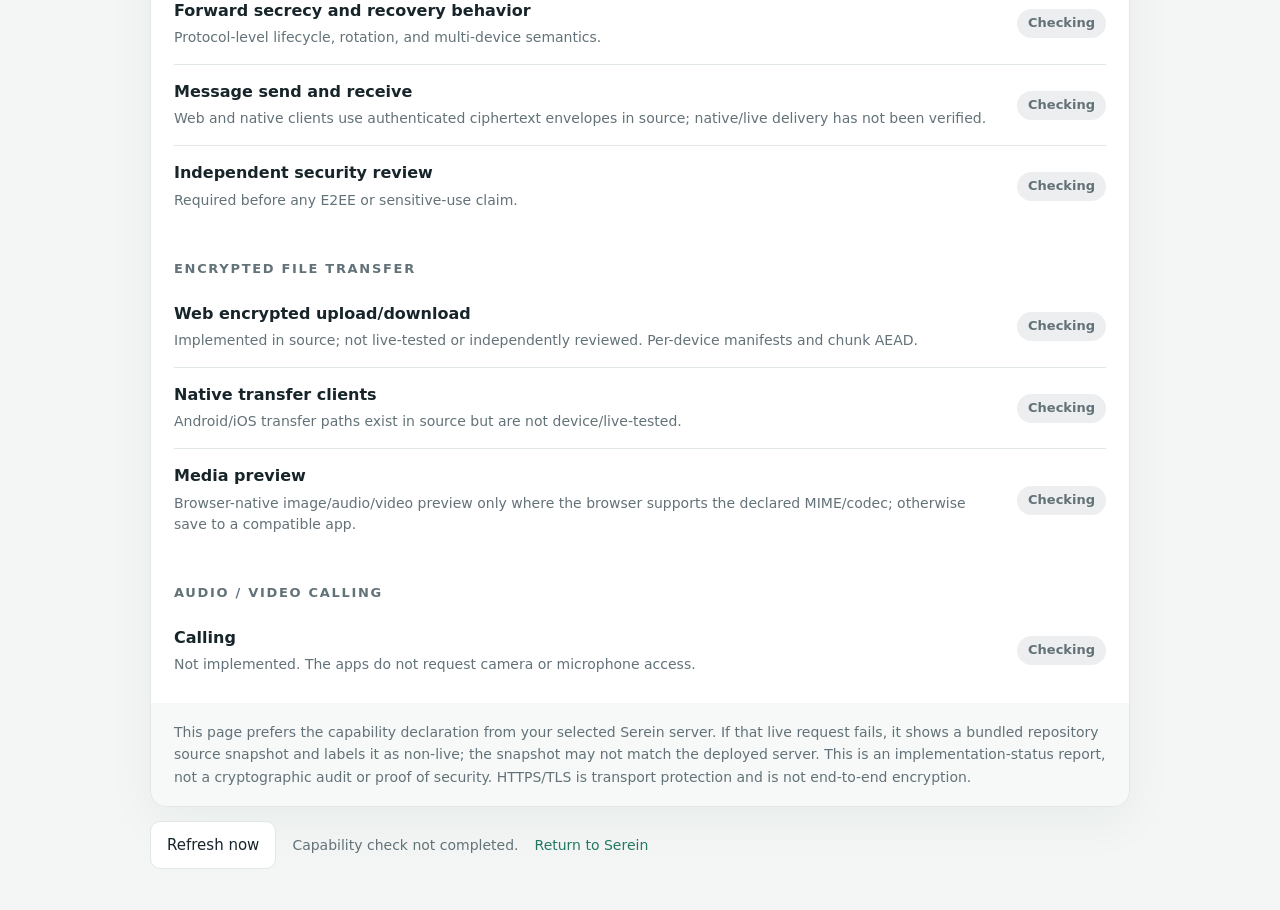
==== commit c3355f11: "feat: add device key continuity, main-device history sync, message expiry tombstones, and bump versi" ====
--- a/frontend/web/security.html
+++ b/frontend/web/security.html
@@ -22,7 +22,7 @@
     <header><div class="brand">s</div><div><p class="eyebrow">SEREIN · IMPLEMENTATION STATUS</p><h1>Security progress</h1></div></header>
     <section class="card" aria-live="polite">
       <div id="summary" class="top" data-state="loading"><i class="dot"></i><div><h2 id="overall">Checking selected server…</h2><small id="checkedAt">Statuses refresh automatically every 30 seconds.</small></div></div>
-      <div class="alert"><b>Status is either a live server response or a clearly labeled bundled source snapshot.</b> Each app checks both public-key layers against the combined fingerprint, pins first-seen device keys locally, blocks later key changes and capability downgrades, and automatically adopts supported upgrades that keep the same key. This is first-use pinning—not independent identity proof; a compromised key directory could substitute a key on first contact. Android and iOS chat source is not fully device/live-tested; the static ECDH design has no forward secrecy or automated key recovery. Source presence is not proof of deployed behavior or independent review.</div>
+      <div class="alert"><b>Status is either a live server response or a clearly labeled bundled source snapshot.</b> Each app checks both ECDH public-key layers against the combined fingerprint, pins first-seen identities locally, blocks unproven key changes and capability downgrades, and verifies signed continuity chains for approved rotations. Legacy changed keys without a signing anchor remain blocked. This is still first-use pinning—not independent identity proof; a compromised key directory could substitute a key on first contact. Main-only history sync uses an expiring ciphertext relay and remains source-level/unverified. Android and iOS changes have not been built or live-tested; the static ECDH design has no forward secrecy or automated key recovery. Source presence is not proof of deployment or independent review.</div>
       <div class="section-title">SHARED APPLICATION CORE</div>
       <div class="rows">
         <div class="row"><div><b>Rust core in backend</b><small>Shared validation and domain primitives are used by the API.</small></div><span id="core-backend" class="pill unknown">Checking</span></div>
@@ -36,7 +36,7 @@
         <div class="row"><div><b>Public device-key directory</b><small>Authenticated account/device binding; private keys are never uploaded.</small></div><span id="e2ee-key-directory" class="pill unknown">Checking</span></div>
         <div class="row"><div><b>Browser ECDH device-key enrollment</b><small>WebCrypto non-extractable private key stored locally; hardware backing is not guaranteed.</small></div><span id="e2ee-web-enrollment" class="pill unknown">Checking</span></div>
         <div class="row"><div><b>Per-device-pair conversation-key derivation</b><small>The web client derives per-account/device keys with ECDH and HKDF and uses them for per-device message envelopes.</small></div><span id="e2ee-shared-key" class="pill unknown">Checking</span></div>
-        <div class="row"><div><b>Client-side first-use pinning and key-change blocking</b><small>Each client checks both ECDH public keys against their combined fingerprint, pins the first-seen bundle locally, and blocks key changes and capability downgrades; supported upgrades with the same fingerprint are adopted. The source does not currently include signed account identity certificates, so first contact is not independently authenticated against a compromised directory. Native behavior still needs live cross-platform testing.</small></div><span id="e2ee-keys" class="pill unknown">Checking</span></div>
+        <div class="row"><div><b>Client-side key pinning and signed continuity</b><small>Each client checks both ECDH public keys against their combined fingerprint, pins first-seen identities locally, verifies a versioned P-256 ECDSA continuity chain before accepting a changed bundle, and blocks unproven changes and capability downgrades. Legacy changed keys without a prior signing anchor stay blocked. First contact is still not independently authenticated against a compromised directory. Native behavior still needs build and live cross-platform testing.</small></div><span id="e2ee-keys" class="pill unknown">Checking</span></div>
         <div class="row"><div><b>Client-side message encryption and decryption</b><small>WebCrypto and Android/iOS platform-crypto implementations are wired to source-level message send/receive and durable opaque-ciphertext delivery; native live flows remain unverified.</small></div><span id="e2ee-client" class="pill unknown">Checking</span></div>
         <div class="row"><div><b>Forward secrecy and recovery behavior</b><small>Protocol-level lifecycle, rotation, and multi-device semantics.</small></div><span id="e2ee-forward" class="pill unknown">Checking</span></div>
         <div class="row"><div><b>Message send and receive</b><small>Web and native clients use authenticated ciphertext envelopes in source; native/live delivery has not been verified.</small></div><span id="e2ee-delivery" class="pill unknown">Checking</span></div>
--- a/frontend/web/tokens.css
+++ b/frontend/web/tokens.css
@@ -1,5 +1,5 @@
 /* Generated from design/tokens.json. Do not edit by hand. */
-:root{--token-bg:#f4f6f8;--token-surface:#ffffff;--token-text:#17232b;--token-muted:#62727d;--token-subtle:#8998a1;--token-border:#e2e8eb;--token-accent:#187c68;--token-accent-text:#ffffff;--token-accent-soft:#e3f4ef;--token-danger:#a84347;--token-danger-soft:#fff0ef;--token-notice:#fff7e8;--token-notice-text:#715c2b;--space-xs:4px;--space-sm:8px;--space-md:12px;--space-lg:16px;--space-xl:24px;--space-xxl:32px;--radius-sm:8px;--radius-md:12px;--radius-card:16px;--radius-pill:999px;--component-button-height:44px;--component-icon-button-size:44px;--component-chip-height:36px;--component-button-radius:12px;--component-profile-panel-min-width:320px;--component-profile-panel-max-width:440px;--component-dialog-radius:20px;--component-motion-duration:240ms;--type-scale-system:1.0;--type-scale-large:1.15;--type-scale-extra-large:1.3;--type-size-floor:0.8125rem;}
+:root{--token-bg:#f4f6f8;--token-surface:#ffffff;--token-text:#17232b;--token-muted:#62727d;--token-subtle:#8998a1;--token-border:#e2e8eb;--token-accent:#187c68;--token-accent-text:#ffffff;--token-accent-soft:#e3f4ef;--token-danger:#a84347;--token-danger-soft:#fff0ef;--token-notice:#fff7e8;--token-notice-text:#715c2b;--token-loading-background:#0d1915;--token-loading-panel:#172a22;--token-loading-panel-highlight:#1f3b2f;--token-loading-accent:#a8dfc6;--token-loading-foreground:#f3fff8;--token-loading-muted:#b9d1c7;--space-xs:4px;--space-sm:8px;--space-md:12px;--space-lg:16px;--space-xl:24px;--space-xxl:32px;--radius-sm:8px;--radius-md:12px;--radius-card:16px;--radius-pill:999px;--component-button-height:44px;--component-icon-button-size:44px;--component-chip-height:36px;--component-button-radius:12px;--component-profile-panel-min-width:320px;--component-profile-panel-max-width:440px;--component-dialog-radius:20px;--component-motion-duration:240ms;--component-loading-curtain-duration:540ms;--type-scale-system:1.0;--type-scale-large:1.15;--type-scale-extra-large:1.3;--type-size-floor:0.8125rem;}
 :root[data-theme="light"]{--token-bg:#f4f6f8;--token-surface:#ffffff;--token-text:#17232b;--token-muted:#62727d;--token-subtle:#8998a1;--token-border:#e2e8eb;--token-accent:#187c68;--token-accent-text:#ffffff;--token-accent-soft:#e3f4ef;--token-danger:#a84347;--token-danger-soft:#fff0ef;--token-notice:#fff7e8;--token-notice-text:#715c2b;}
 :root[data-theme="dark"]{--token-bg:#10161b;--token-surface:#171f25;--token-text:#ecf2f2;--token-muted:#a2b0b5;--token-subtle:#798b91;--token-border:#2c3940;--token-accent:#6dc5aa;--token-accent-text:#0b201a;--token-accent-soft:#203b36;--token-danger:#ff9a9a;--token-danger-soft:#3e2729;--token-notice:#3a3425;--token-notice-text:#eddaa5;}
 @media(prefers-color-scheme:dark){:root[data-theme="system"]{--token-bg:#10161b;--token-surface:#171f25;--token-text:#ecf2f2;--token-muted:#a2b0b5;--token-subtle:#798b91;--token-border:#2c3940;--token-accent:#6dc5aa;--token-accent-text:#0b201a;--token-accent-soft:#203b36;--token-danger:#ff9a9a;--token-danger-soft:#3e2729;--token-notice:#3a3425;--token-notice-text:#eddaa5;}}
